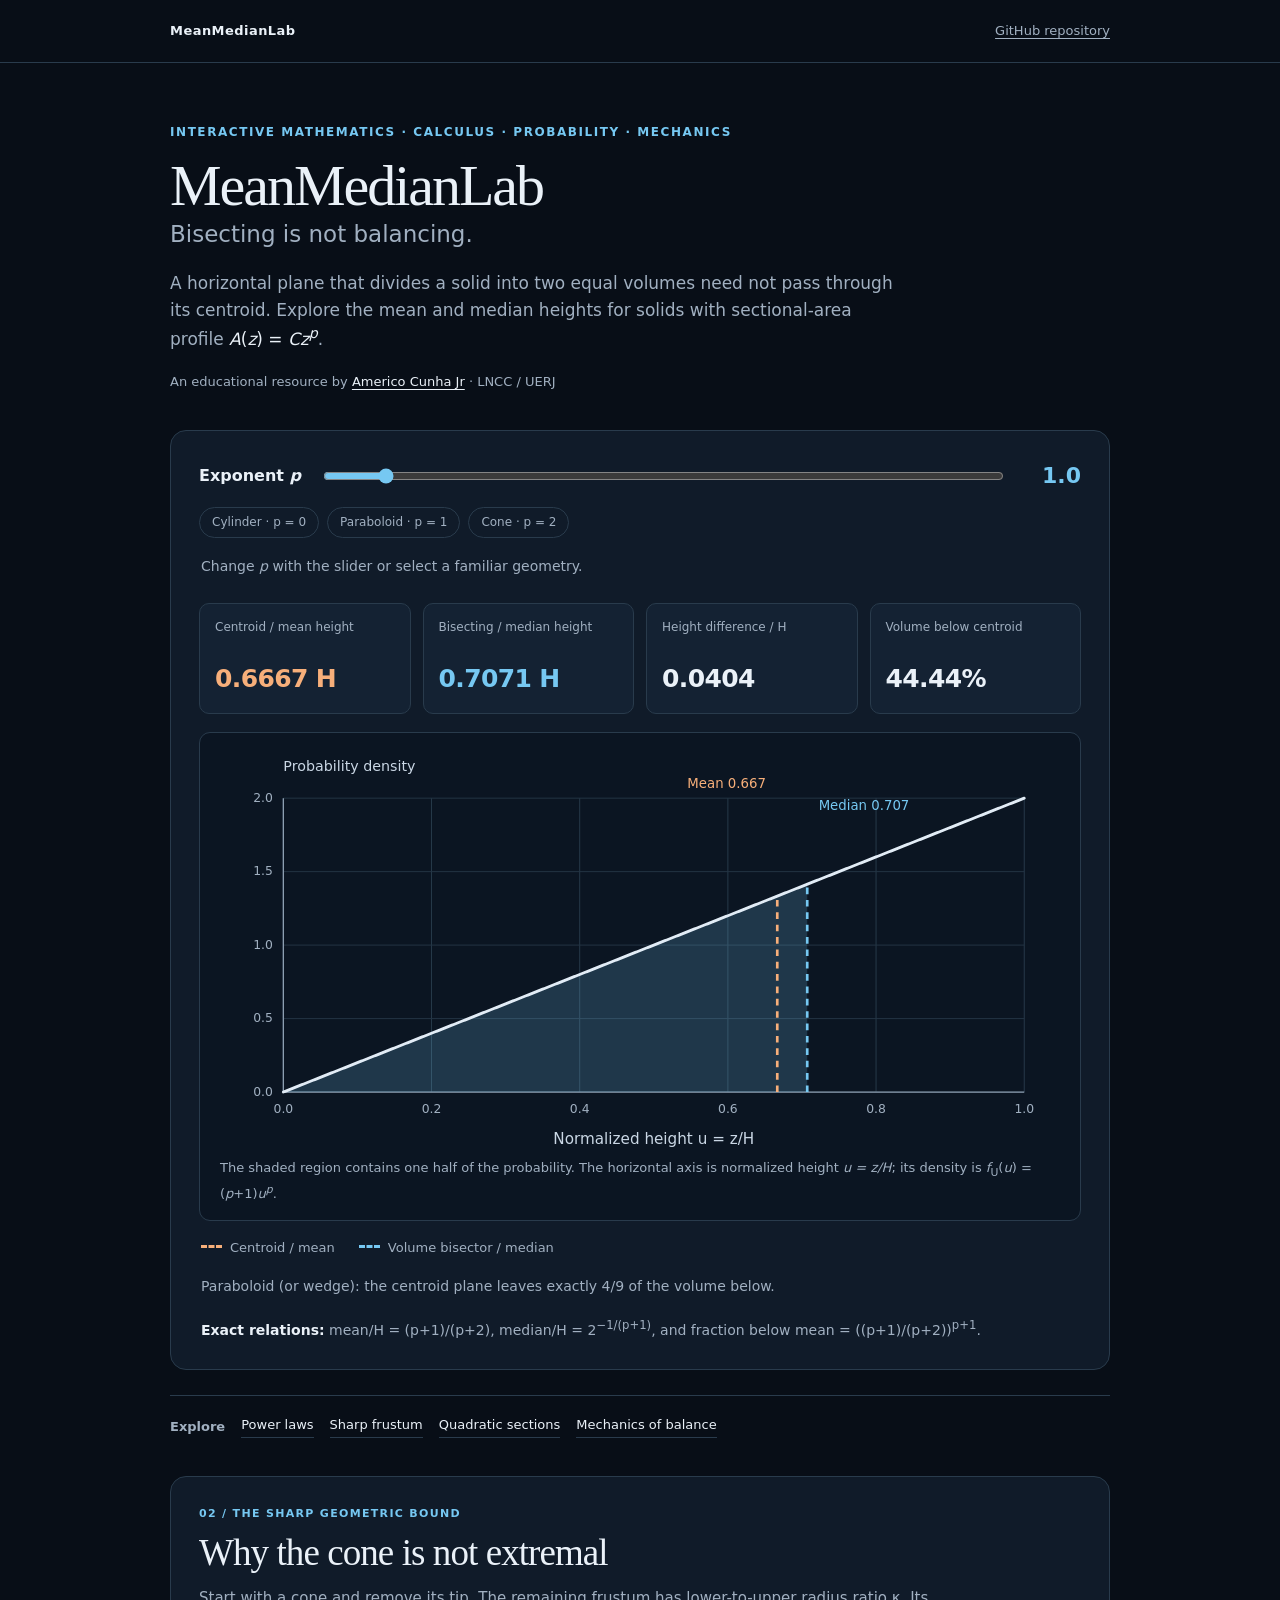
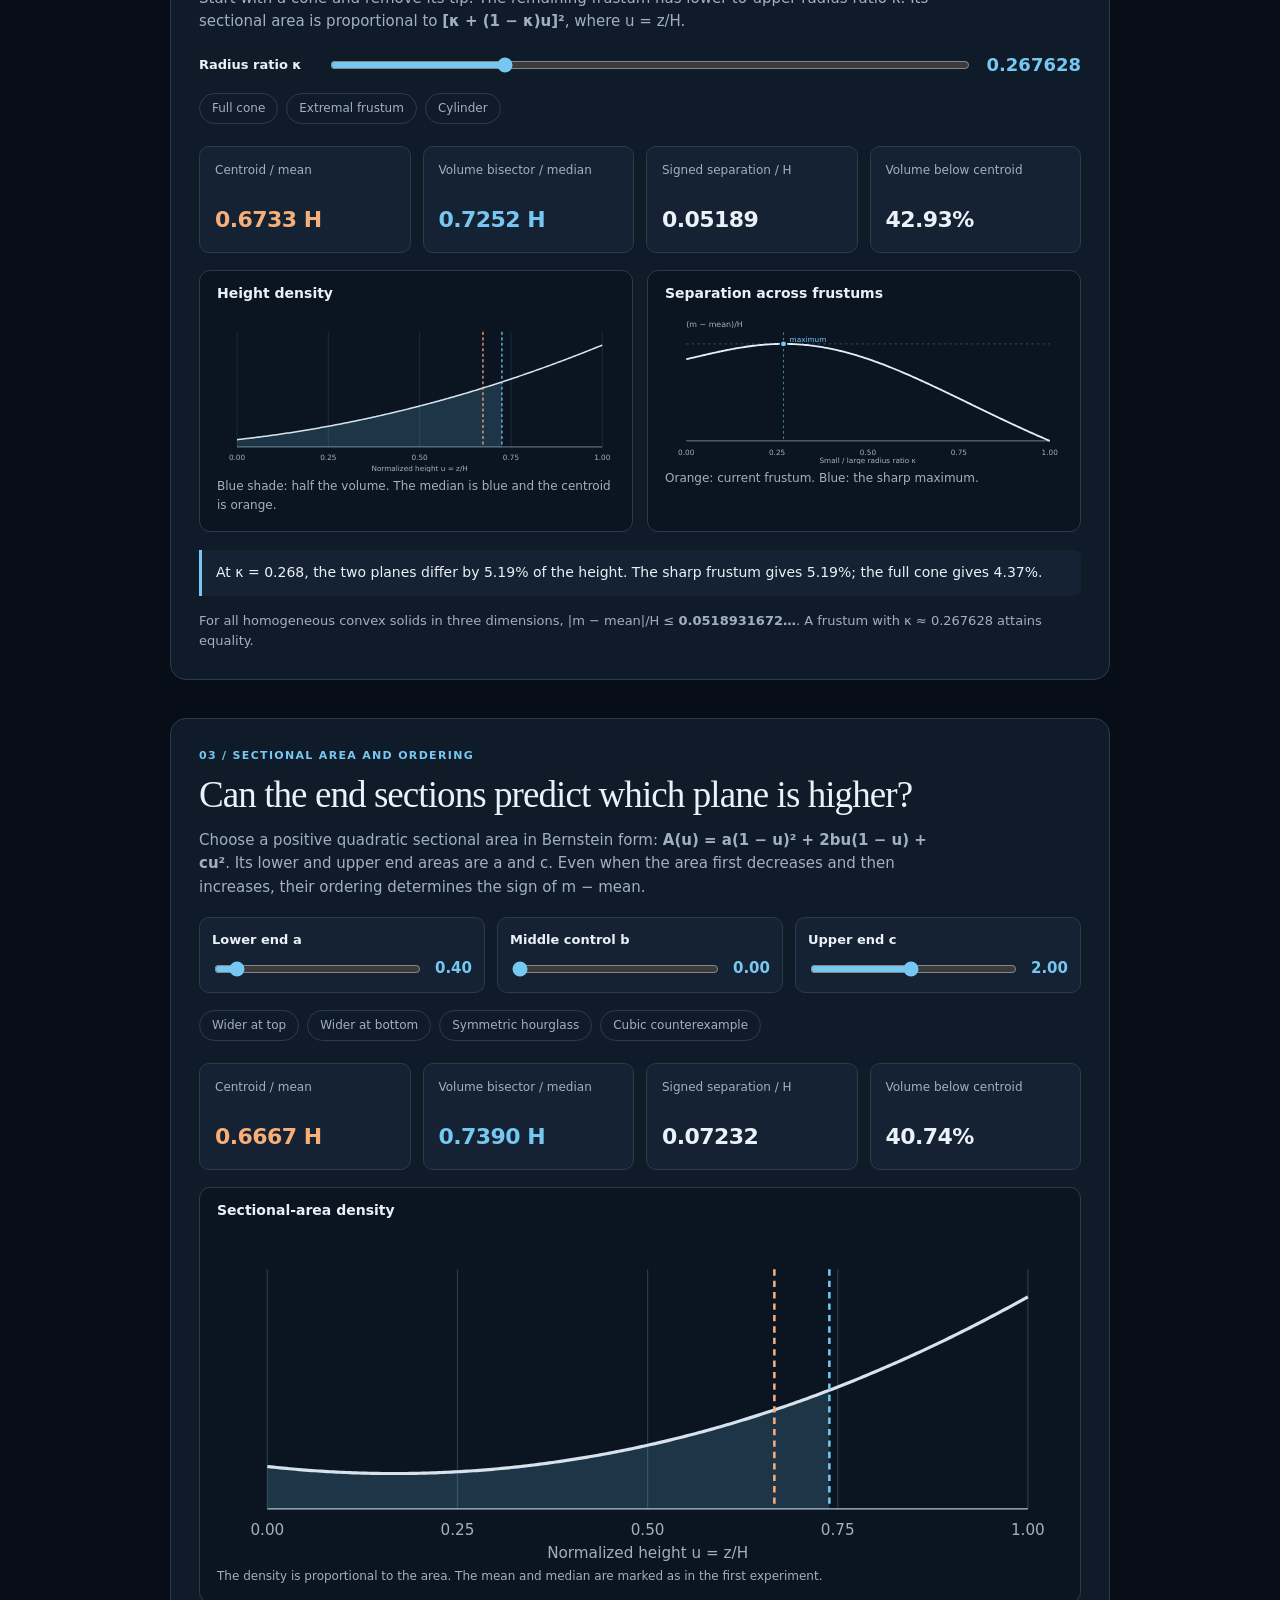
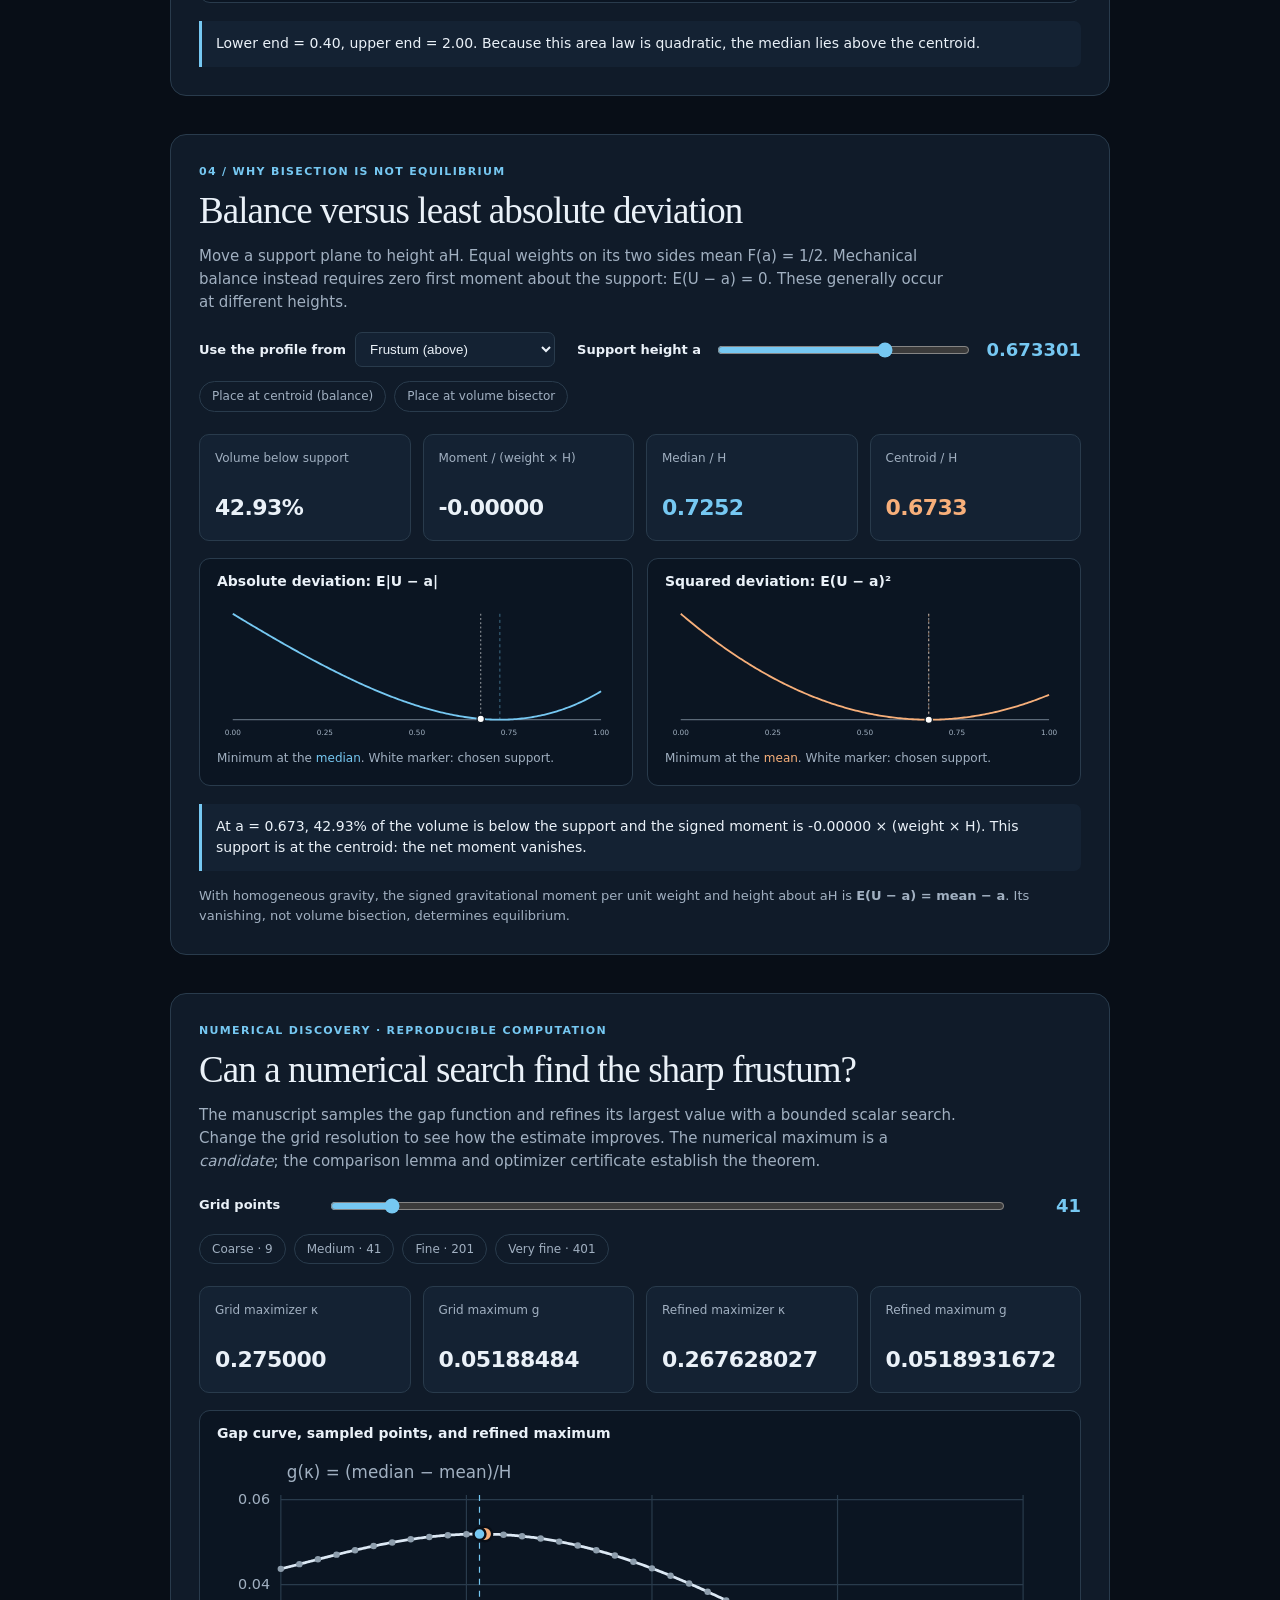
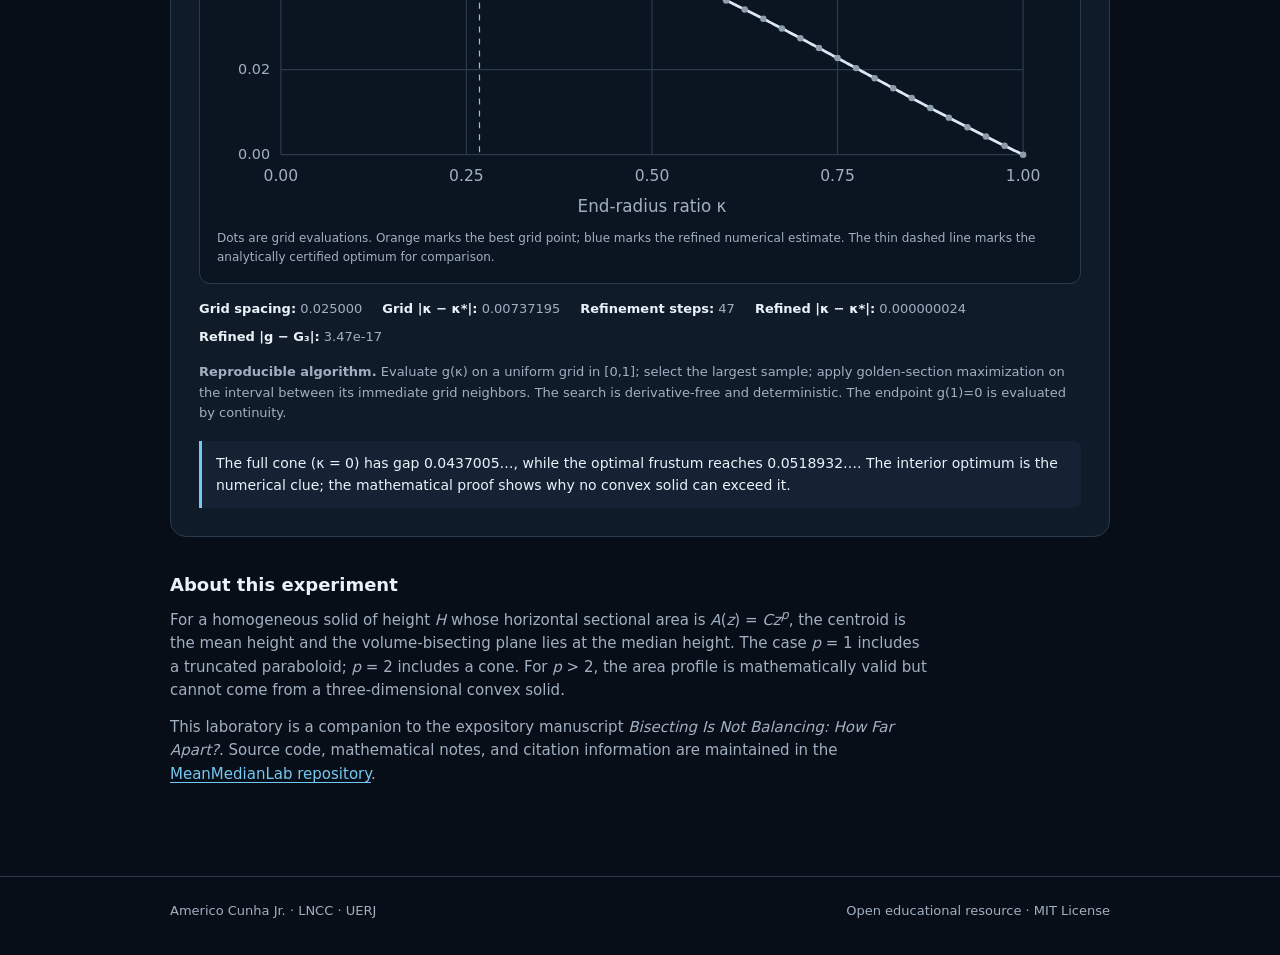
==== index.html @ 63d4e511 "Enable MeanMedianLab favicon in index.html" ====
<!doctype html>
<html lang="en">
<head>
  <meta charset="utf-8">
  <meta name="viewport" content="width=device-width, initial-scale=1">
  <meta name="theme-color" content="#080e17">
  <meta name="description" content="MeanMedianLab: an interactive mathematical companion exploring mean, median, centroid and volume bisectors for power-law, frustum, and polynomial sectional areas.">
  <title>MeanMedianLab · Interactive Mean–Median Geometry</title>
  <link rel="icon" type="image/png" sizes="96x96" href="docs/assets/img/favicon.png">
    <link rel="stylesheet" href="docs/assets/css/style.css">
  <link rel="stylesheet" href="docs/assets/css/extended-labs.css">
  <link rel="stylesheet" href="docs/assets/css/numerical-experiment.css">
</head>
<body>
  <header>
    <div class="wrap topline">
      <a class="brand" href="./">MeanMedianLab</a>
      <a class="toplink" href="https://github.com/americocunhajr/MeanMedianLab" rel="noopener noreferrer">GitHub repository</a>
    </div>
  </header>
  <main class="wrap">
    <p class="eyebrow">Interactive mathematics · Calculus · Probability · Mechanics</p>
    <h1>MeanMedianLab</h1>
    <p class="subtitle">Bisecting is not balancing.</p>
    <p class="intro">A horizontal plane that divides a solid into two equal volumes need not pass through its centroid. Explore the mean and median heights for solids with sectional-area profile <span class="formula"><i>A</i>(<i>z</i>) = <i>Cz</i><sup><i>p</i></sup></span>.</p>
    <p class="byline">An educational resource by <a href="https://americocunha.org">Americo Cunha Jr</a> · LNCC / UERJ</p>
    <section class="panel" id="power-law-lab" aria-label="Interactive mathematical model">
      <div class="controls">
        <label for="pexp">Exponent <i>p</i></label>
        <input id="pexp" type="range" min="0" max="12" step="0.1" value="1" aria-describedby="phelp">
        <output id="pout" for="pexp">1.0</output>
      </div>
      <div class="presets" aria-label="Geometry examples">
        <button type="button" data-preset="0">Cylinder · p = 0</button>
        <button type="button" data-preset="1">Paraboloid · p = 1</button>
        <button type="button" data-preset="2">Cone · p = 2</button>
      </div>
      <p id="phelp" class="note">Change <i>p</i> with the slider or select a familiar geometry.</p>
      <div class="stats" aria-live="polite">
        <div class="stat mean"><span class="stat-label">Centroid / mean height</span><span id="meanv" class="stat-value">0.6667 H</span></div>
        <div class="stat median"><span class="stat-label">Bisecting / median height</span><span id="medv" class="stat-value">0.7071 H</span></div>
        <div class="stat"><span class="stat-label">Height difference / H</span><span id="gapv" class="stat-value">0.0404</span></div>
        <div class="stat"><span class="stat-label">Volume below centroid</span><span id="fracv" class="stat-value">44.44%</span></div>
      </div>
      <figure class="chart">
        <svg viewBox="0 0 900 435" role="img" aria-labelledby="chartTitle chartDesc">
          <title id="chartTitle">Normalized height distribution</title>
          <desc id="chartDesc">Probability density for height u=z/H. A blue dashed line marks the median and an orange dashed line marks the mean; the shaded area to the left of the median is one half.</desc>
          <g id="axes"></g>
          <path id="shade" fill="rgba(118,200,242,.19)" stroke="none"></path>
          <path id="curve" fill="none" stroke="#e2ecf6" stroke-width="3" stroke-linecap="round"></path>
          <line id="ml" stroke="#f7af7a" stroke-width="2.8" stroke-dasharray="7 6"></line>
          <line id="ql" stroke="#76c8f2" stroke-width="2.8" stroke-dasharray="7 6"></line>
          <g id="labels"></g>
        </svg>
        <figcaption>The shaded region contains one half of the probability. The horizontal axis is normalized height <i>u = z/H</i>; its density is <i>f</i><sub>U</sub>(<i>u</i>) = (<i>p</i>+1)<i>u</i><sup><i>p</i></sup>.</figcaption>
      </figure>
      <div class="legend">
        <span><span class="line orange"></span>Centroid / mean</span>
        <span><span class="line blue"></span>Volume bisector / median</span>
      </div>
      <p class="note" id="geometryNote"></p>
      <p class="note"><strong>Exact relations:</strong> mean/H = (p+1)/(p+2), median/H = 2<sup>−1/(p+1)</sup>, and fraction below mean = ((p+1)/(p+2))<sup>p+1</sup>.</p>
    </section>
    <div id="extended-labs"></div>
    <section class="panel lab-section" id="numerical-experiment" aria-labelledby="numerical-heading"></section>
    <section class="further-reading" aria-labelledby="about-title">
      <h2 id="about-title">About this experiment</h2>
      <p>For a homogeneous solid of height <i>H</i> whose horizontal sectional area is <i>A</i>(<i>z</i>) = <i>Cz</i><sup><i>p</i></sup>, the centroid is the mean height and the volume-bisecting plane lies at the median height. The case <i>p</i> = 1 includes a truncated paraboloid; <i>p</i> = 2 includes a cone. For <i>p</i> &gt; 2, the area profile is mathematically valid but cannot come from a three-dimensional convex solid.</p>
      <p>This laboratory is a companion to the expository manuscript <cite>Bisecting Is Not Balancing: How Far Apart?</cite>. Source code, mathematical notes, and citation information are maintained in the <a href="https://github.com/americocunhajr/MeanMedianLab">MeanMedianLab repository</a>.</p>
    </section>
  </main>
  <footer>
    <div class="wrap">
      <span>Americo Cunha Jr. · LNCC · UERJ</span>
      <span>Open educational resource · MIT License</span>
    </div>
  </footer>
    <script src="docs/assets/js/model.js" defer></script>
  <script src="docs/assets/js/app.js" defer></script>
  <script src="docs/assets/js/extended-labs.js" defer></script>
  <script src="docs/assets/js/numerical-experiment.js" defer></script>
</body>
</html>
---- docs/assets/css/style.css ----
:root {
      color-scheme: dark;
      --bg: #080e17;
      --surface: #101b29;
      --surface-alt: #142233;
      --border: #293b4c;
      --text: #eaf1f8;
      --muted: #a1b0c1;
      --blue: #76c8f2;
      --orange: #f7af7a;
      --grid: #2b3c4d;
      --fill: rgba(118,200,242,.17);
    }
    * { box-sizing: border-box; }
    html { background: var(--bg); }
    body { margin: 0; color: var(--text); background: var(--bg); font: 16px/1.55 system-ui, -apple-system, "Segoe UI", Roboto, sans-serif; }
    a { color: var(--blue); text-underline-offset: 3px; }
    a:hover { color: #b7e9ff; }
    .wrap { width: min(940px, calc(100% - 40px)); margin: 0 auto; }
    header { border-bottom: 1px solid var(--border); }
    .topline { display: flex; justify-content: space-between; align-items: center; gap: 20px; min-height: 62px; }
    .brand { color: var(--text); font-size: 13px; letter-spacing: .035em; font-weight: 650; text-decoration: none; }
    .toplink { color: var(--muted); font-size: 13px; white-space: nowrap; }
    main { padding: 60px 0 76px; }
    .eyebrow { margin: 0 0 12px; color: var(--blue); font-weight: 700; font-size: 12px; text-transform: uppercase; letter-spacing: .13em; }
    h1 { margin: 0; font: 500 clamp(34px, 5vw, 58px)/1.09 Georgia, "Times New Roman", serif; letter-spacing: -.035em; }
    .intro { max-width: 740px; margin: 18px 0 0; color: var(--muted); font-size: 17px; }
    .formula { color: var(--text); white-space: nowrap; }
    .panel { margin: 38px 0 0; padding: 28px; background: var(--surface); border: 1px solid var(--border); border-radius: 16px; }
    .controls { display: flex; align-items: center; gap: 20px; }
    .controls label { min-width: 98px; font-weight: 620; }
    input[type="range"] { width: 100%; flex: 1; accent-color: var(--blue); cursor: pointer; }
    output { min-width: 55px; text-align: right; font-size: 22px; font-weight: 700; font-variant-numeric: tabular-nums; color: var(--blue); }
    .presets { display: flex; flex-wrap: wrap; gap: 8px; margin-top: 14px; }
    .presets button { color: var(--muted); cursor: pointer; padding: 5px 12px; font: inherit; font-size: 12px; background: transparent; border: 1px solid var(--border); border-radius: 999px; }
    .presets button:hover, .presets button:focus-visible { color: var(--text); border-color: var(--blue); outline-offset: 2px; }
    .stats { display: grid; grid-template-columns: repeat(4, minmax(0,1fr)); gap: 12px; margin: 25px 0 18px; }
    .stat { padding: 15px; background: var(--surface-alt); border: 1px solid var(--border); border-radius: 10px; }
    .stat-label { min-height: 34px; display: block; color: var(--muted); font-size: 12px; line-height: 1.35; }
    .stat-value { display: block; margin-top: 7px; font-size: clamp(18px, 2.4vw, 25px); letter-spacing: -.025em; font-weight: 700; font-variant-numeric: tabular-nums; }
    .stat.mean .stat-value { color: var(--orange); }
    .stat.median .stat-value { color: var(--blue); }
    .chart { padding: 10px 12px 9px; margin: 0; background: #0b1522; border: 1px solid var(--border); border-radius: 11px; }
    .chart svg { display: block; width: 100%; height: auto; }
    figcaption { padding: 1px 8px 7px; color: var(--muted); font-size: 13px; }
    .legend { display: flex; gap: 24px; align-items: center; flex-wrap: wrap; margin: 17px 2px 0; font-size: 13px; color: var(--muted); }
    .line { display: inline-block; width: 21px; vertical-align: 4px; margin-right: 8px; border-top: 3px dashed; }
    .line.blue { border-color: var(--blue); }
    .line.orange { border-color: var(--orange); }
    .note { margin: 18px 2px 0; font-size: 14px; color: var(--muted); }
    .note strong { color: var(--text); font-weight: 600; }
    footer { border-top: 1px solid var(--border); color: var(--muted); font-size: 13px; }
    footer .wrap { padding: 24px 0 34px; display: flex; justify-content: space-between; gap: 12px; flex-wrap: wrap; }
    @media (max-width: 700px) {
      main { padding-top: 40px; }
      .panel { padding: 17px; margin-top: 28px; }
      .stats { grid-template-columns: repeat(2,minmax(0,1fr)); }
      .controls { gap: 12px; }
      .controls label { min-width: 78px; }
      .wrap { width: min(940px, calc(100% - 28px)); }
    }
    @media (prefers-reduced-motion: reduce) { *, *::before, *::after { scroll-behavior: auto !important; } }
    .subtitle { margin: 0 0 14px; color: var(--muted); font-size: clamp(18px, 2.4vw, 23px); font-weight: 520; }
    .byline { margin: 20px 0 0; color: var(--muted); font-size: 13px; }
    .byline a { color: var(--text); }
    .further-reading { max-width: 760px; margin: 34px 0 0; color: var(--muted); font-size: 15px; }
    .further-reading h2 { font-size: 18px; color: var(--text); font-weight: 650; margin: 0 0 6px; }
    .further-reading p { margin: 0 0 14px; }
    a:focus-visible,button:focus-visible,input:focus-visible { outline: 2px solid var(--blue); outline-offset: 3px; }
    .sr-only { position: absolute; width:1px; height:1px; padding:0; margin:-1px; overflow:hidden; clip:rect(0,0,0,0); white-space:nowrap; border:0; }
---- docs/assets/css/extended-labs.css ----
/* Additive styles for the extended MeanMedianLab experiments. */
.lab-navigation{display:flex;align-items:center;flex-wrap:wrap;gap:10px 16px;margin:25px 0 3px;border-top:1px solid var(--border);padding-top:19px;font-size:13px}
.lab-navigation span{color:var(--muted);font-weight:650}
.lab-navigation a{color:var(--text);text-decoration:none;border-bottom:1px solid var(--border);padding-bottom:2px}
.lab-navigation a:hover,.lab-navigation a:focus-visible{color:var(--blue);border-bottom-color:var(--blue)}
.lab-section{scroll-margin-top:16px}
.lab-section h2{font:500 clamp(25px,3.4vw,37px)/1.18 Georgia,serif;margin:0 0 12px;letter-spacing:-.025em}
.lab-section>p:not(.lab-kicker):not(.lab-insight):not(.lab-equation){max-width:760px;color:var(--muted);font-size:15px;margin:0 0 18px}
.lab-kicker{color:var(--blue);font-weight:750;letter-spacing:.12em;font-size:11px;text-transform:uppercase;margin:0 0 9px}
.lab-slider-row{display:flex;gap:14px;align-items:center;margin:16px 0 8px}
.lab-slider-row label{font-size:13px;font-weight:650;min-width:115px}
.lab-slider-row output{font-size:18px;min-width:60px}
.lab-three-sliders{display:grid;grid-template-columns:repeat(3,minmax(0,1fr));gap:12px;margin:17px 0}
.lab-three-sliders>div{display:grid;grid-template-columns:minmax(0,1fr) auto;gap:7px 8px;align-items:center;border:1px solid var(--border);border-radius:10px;background:var(--surface-alt);padding:12px}
.lab-three-sliders label{grid-column:1/-1;font-weight:650;font-size:13px}
.lab-three-sliders output{min-width:45px;font-size:15px}
.lab-metrics{display:grid;grid-template-columns:repeat(4,minmax(0,1fr));gap:12px;margin:22px 0 17px}
.lab-metrics .stat{min-width:0}
.lab-metrics .stat-value{font-size:clamp(17px,2.35vw,22px);overflow-wrap:anywhere}
.lab-chart-grid{display:grid;grid-template-columns:repeat(2,minmax(0,1fr));gap:14px}
.lab-chart{margin:0;padding:12px 9px;background:#0b1522;border:1px solid var(--border);border-radius:11px;min-width:0}
.lab-chart h3{margin:0 8px 8px;font-size:14px;color:var(--text);font-weight:650}
.lab-chart svg{display:block;width:100%;height:auto}
.lab-chart figcaption{font-size:12px;padding:5px 8px}
.lab-insight{background:var(--surface-alt);border-left:3px solid var(--blue);border-radius:0 7px 7px 0;padding:12px 14px;color:var(--text);font-size:14px;margin:18px 0 0}
.lab-equation{color:var(--muted);font-size:13px;margin:15px 0 0}
.lab-mechanics-controls{margin-top:18px;display:flex;gap:22px;flex-wrap:wrap;align-items:center}
.lab-mechanics-controls>div:first-child{display:flex;gap:9px;align-items:center}
.lab-mechanics-controls label{font-size:13px;font-weight:650}
.lab-mechanics-controls select{color:var(--text);background:var(--surface-alt);border:1px solid var(--border);border-radius:7px;padding:8px 10px;max-width:100%}
.lab-mechanics-controls .lab-slider-row{flex:1;margin:0}
.lab-blue{color:var(--blue)}.lab-orange{color:var(--orange)}
.lab-section input:disabled{opacity:.35;cursor:not-allowed}
@media(max-width:720px){.lab-chart-grid{grid-template-columns:1fr}.lab-three-sliders{grid-template-columns:1fr}.lab-metrics{grid-template-columns:repeat(2,minmax(0,1fr))}.lab-slider-row{gap:8px}.lab-slider-row label{min-width:99px}.lab-section{padding:18px}.lab-mechanics-controls{display:grid}}
@media(max-width:380px){.lab-metrics{grid-template-columns:1fr}.lab-slider-row{flex-wrap:wrap}.lab-three-sliders>div{padding:8px}}
---- docs/assets/css/numerical-experiment.css ----
/* Additive styling for the numerical discovery experiment. */
.lab-num-details{display:flex;flex-wrap:wrap;gap:8px 20px;margin:15px 0;color:var(--muted);font-size:13px;font-variant-numeric:tabular-nums}
.lab-num-details strong{color:var(--text)}
#numerical-experiment{scroll-margin-top:16px}
#numerical-experiment h2{font:500 clamp(25px,3.4vw,37px)/1.18 Georgia,serif;margin:0 0 12px;letter-spacing:-.025em}
#numerical-experiment>p:not(.lab-kicker):not(.lab-insight):not(.lab-equation){max-width:760px;color:var(--muted);font-size:15px}
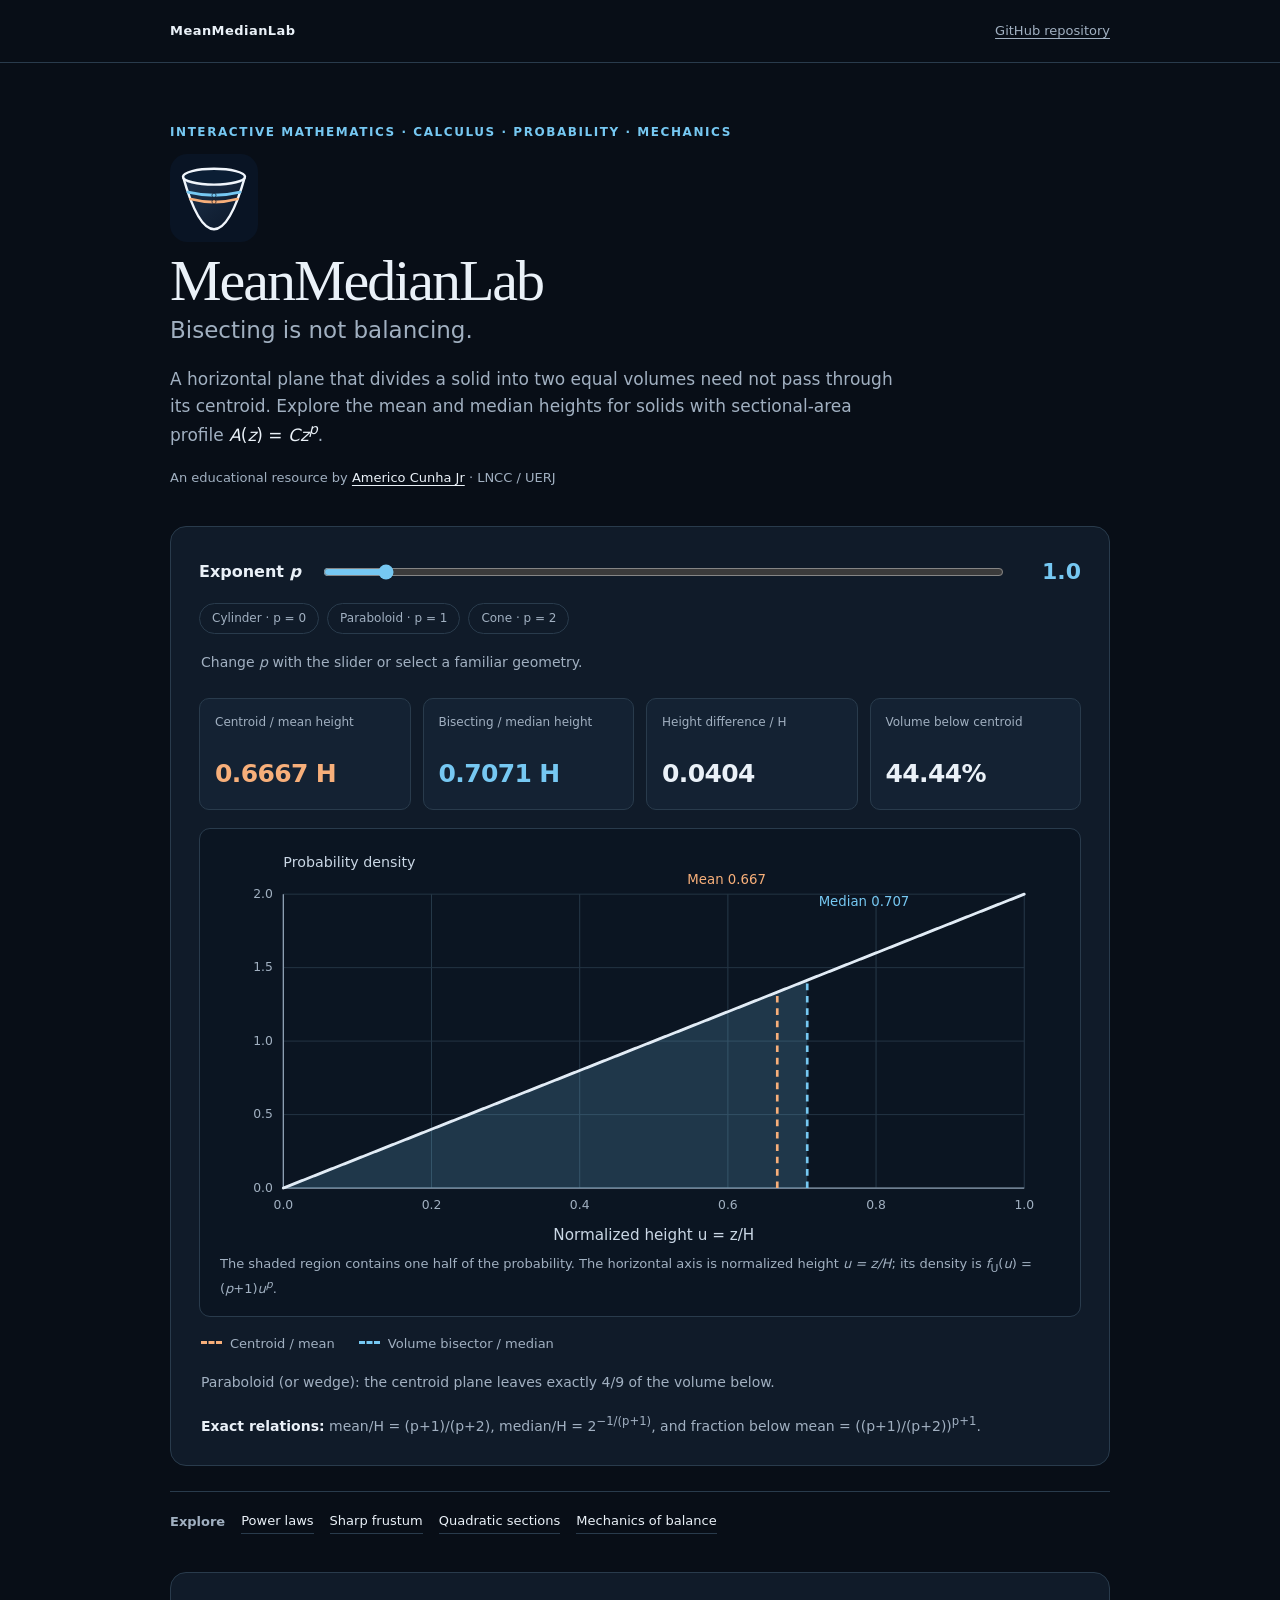
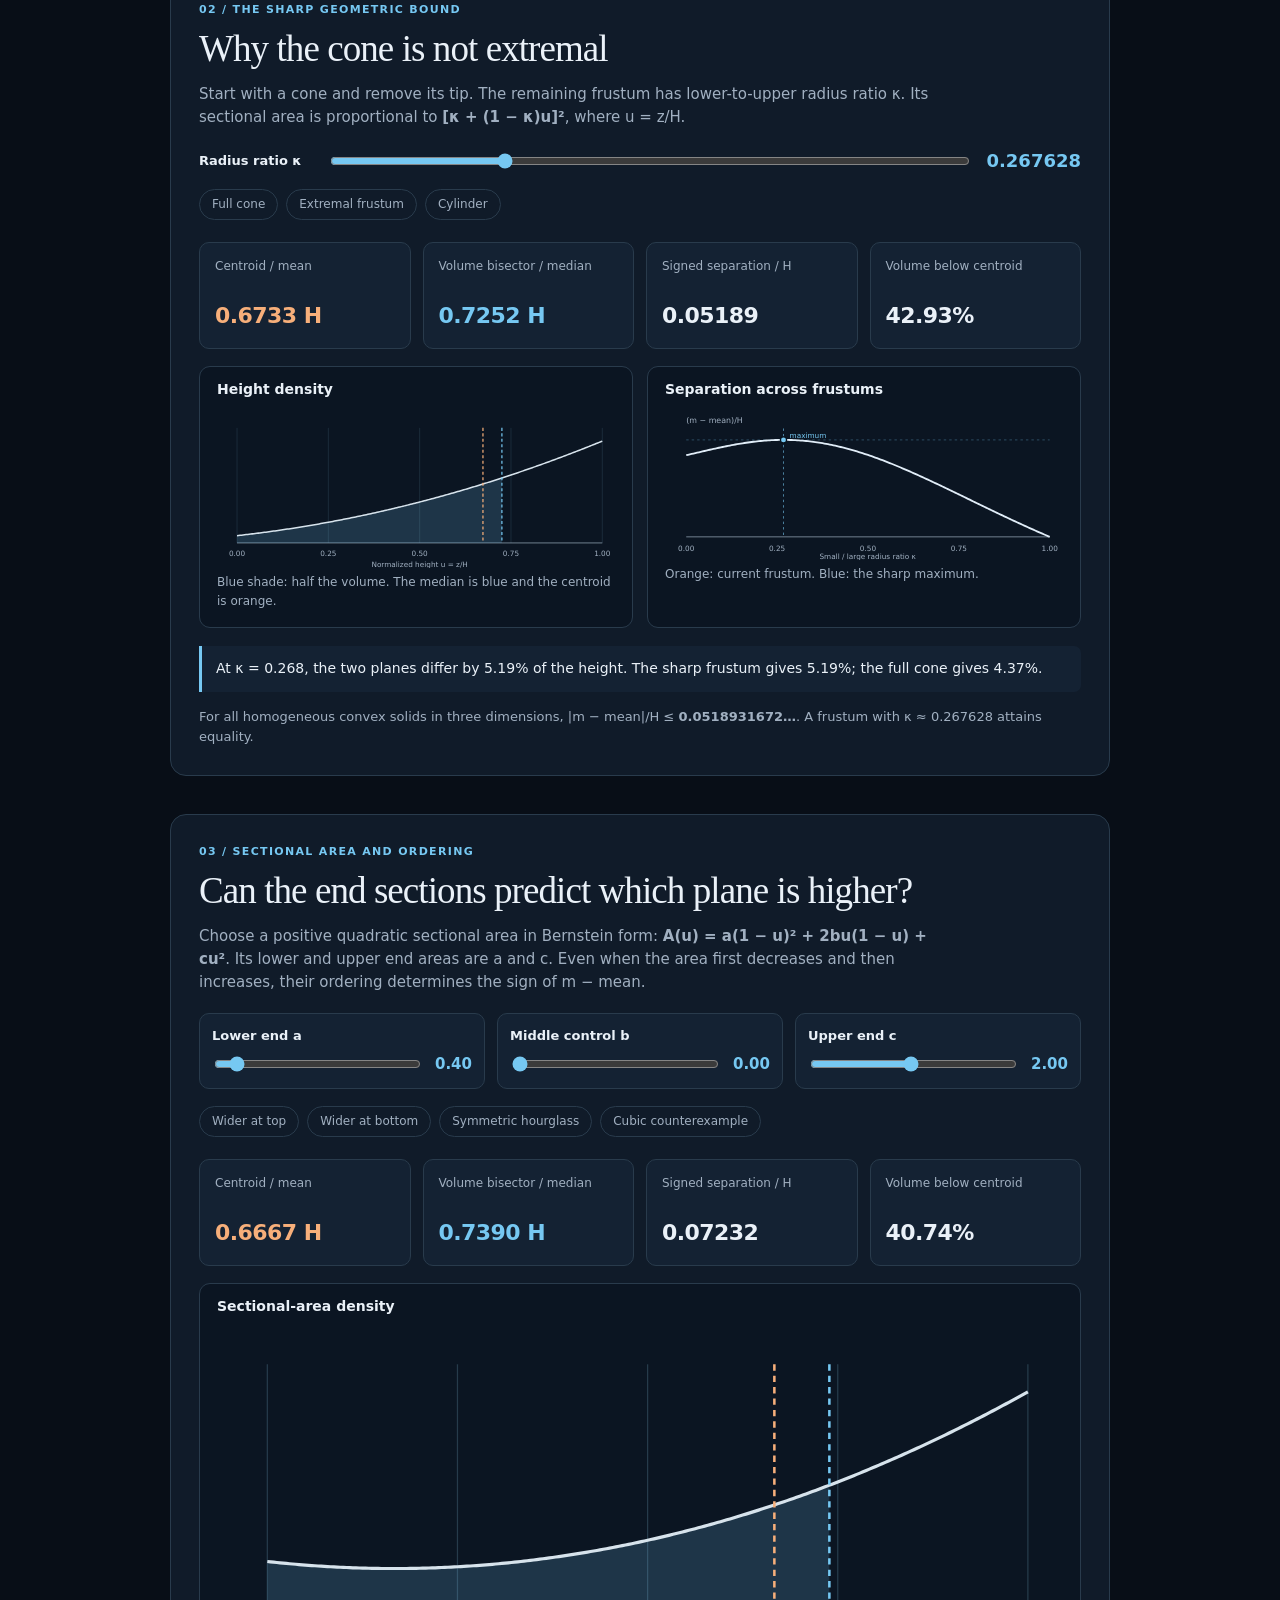
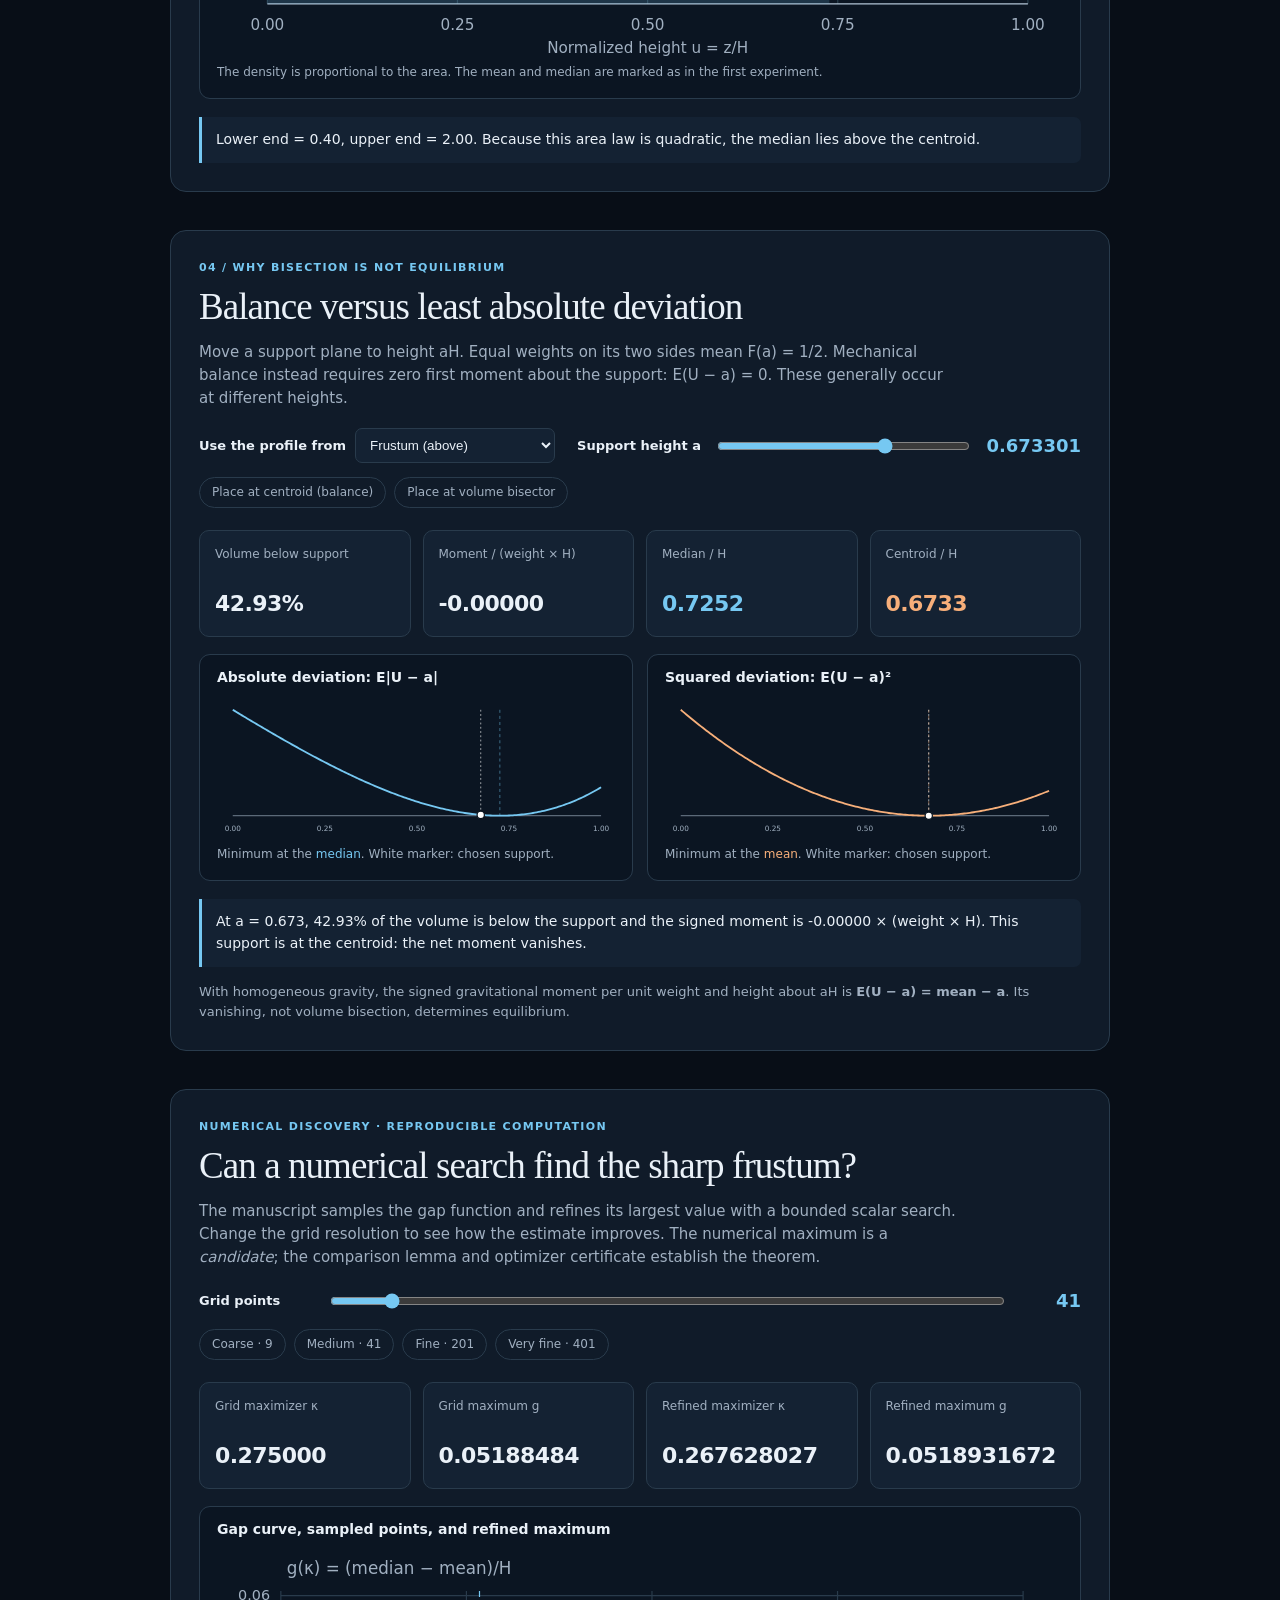
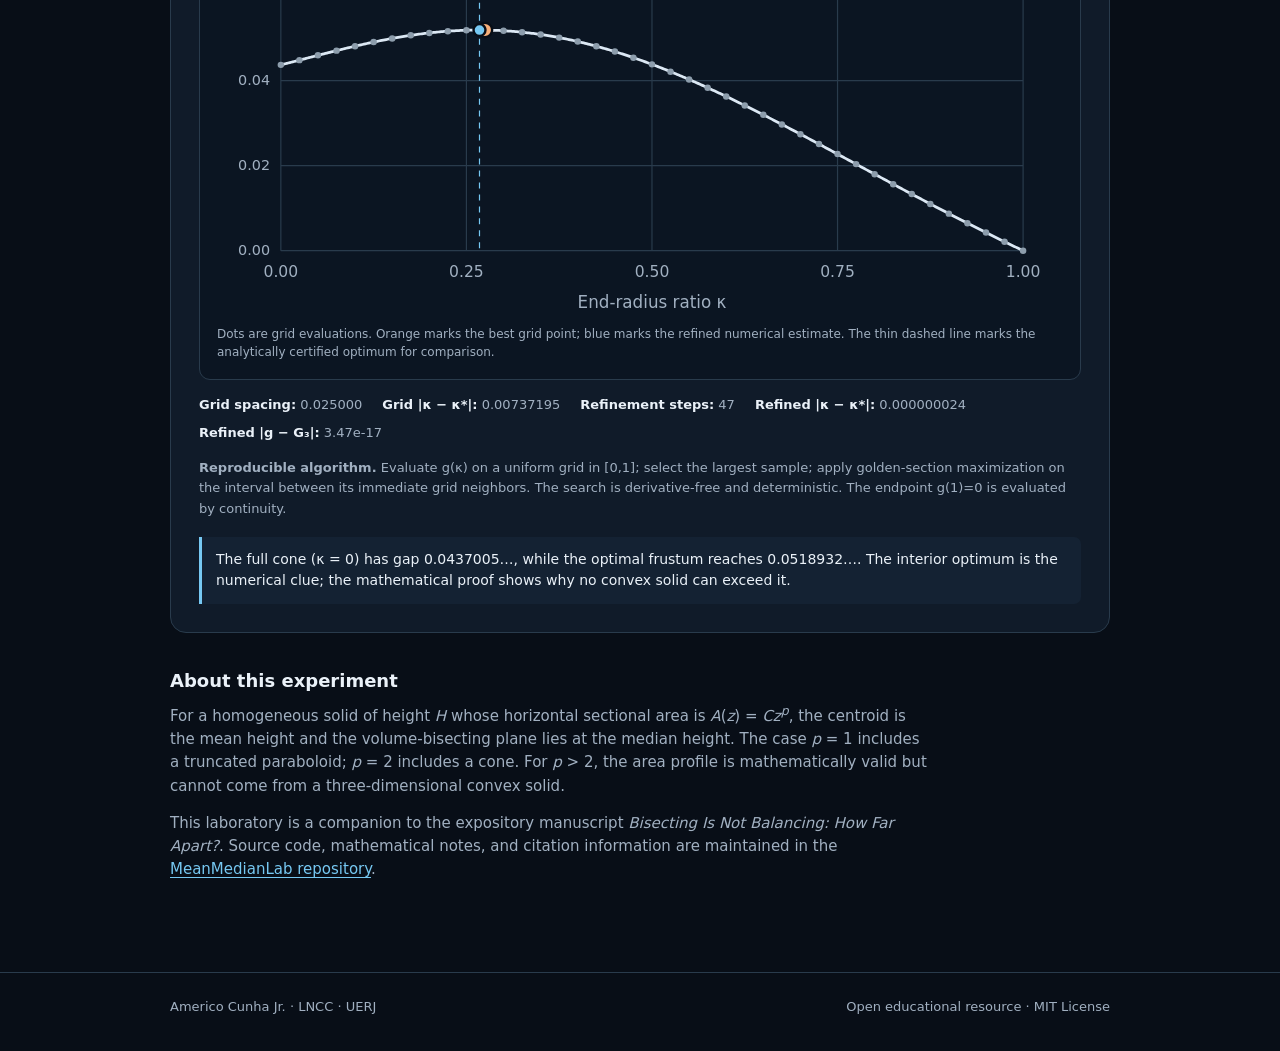
==== commit 0763a5b4: "Display paraboloid favicon alongside MeanMedianLab site title" ====
--- a/index.html
+++ b/index.html
@@ -6,7 +6,8 @@
   <meta name="theme-color" content="#080e17">
   <meta name="description" content="MeanMedianLab: an interactive mathematical companion exploring mean, median, centroid and volume bisectors for power-law, frustum, and polynomial sectional areas.">
   <title>MeanMedianLab · Interactive Mean–Median Geometry</title>
-  <link rel="icon" type="image/png" sizes="96x96" href="docs/assets/img/favicon.png">
+  <link rel="icon" type="image/svg+xml" href="docs/assets/img/favicon-paraboloid.svg?v=2">
+  <link rel="icon" type="image/png" sizes="32x32" href="docs/assets/img/favicon-paraboloid-32.png?v=2">
     <link rel="stylesheet" href="docs/assets/css/style.css">
   <link rel="stylesheet" href="docs/assets/css/extended-labs.css">
   <link rel="stylesheet" href="docs/assets/css/numerical-experiment.css">
@@ -20,8 +21,13 @@
   </header>
   <main class="wrap">
     <p class="eyebrow">Interactive mathematics · Calculus · Probability · Mechanics</p>
-    <h1>MeanMedianLab</h1>
-    <p class="subtitle">Bisecting is not balancing.</p>
+    <div class="hero-identity">
+      <img class="hero-identity__icon" src="docs/assets/img/favicon-paraboloid.svg" alt="" aria-hidden="true" width="88" height="88">
+      <div class="hero-identity__text">
+        <h1>MeanMedianLab</h1>
+        <p class="subtitle">Bisecting is not balancing.</p>
+      </div>
+    </div>
     <p class="intro">A horizontal plane that divides a solid into two equal volumes need not pass through its centroid. Explore the mean and median heights for solids with sectional-area profile <span class="formula"><i>A</i>(<i>z</i>) = <i>Cz</i><sup><i>p</i></sup></span>.</p>
     <p class="byline">An educational resource by <a href="https://americocunha.org">Americo Cunha Jr</a> · LNCC / UERJ</p>
     <section class="panel" id="power-law-lab" aria-label="Interactive mathematical model">
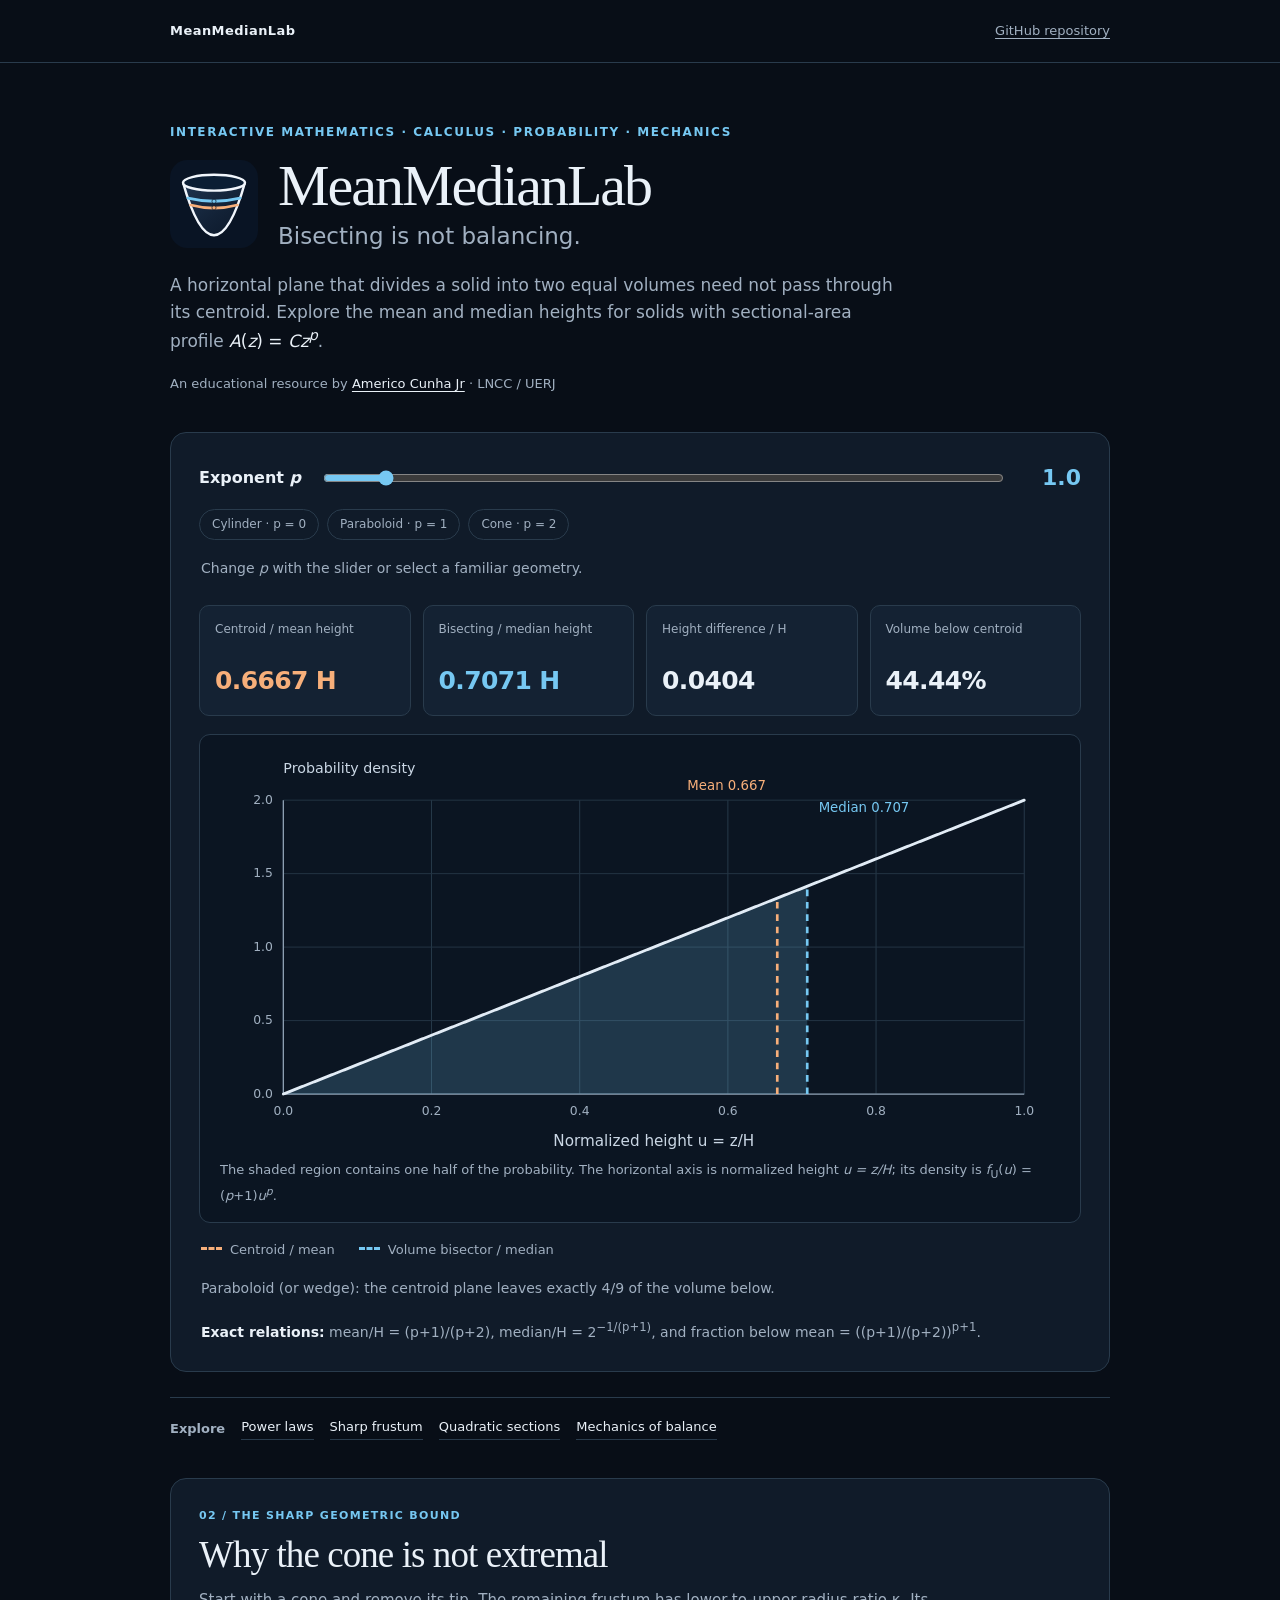
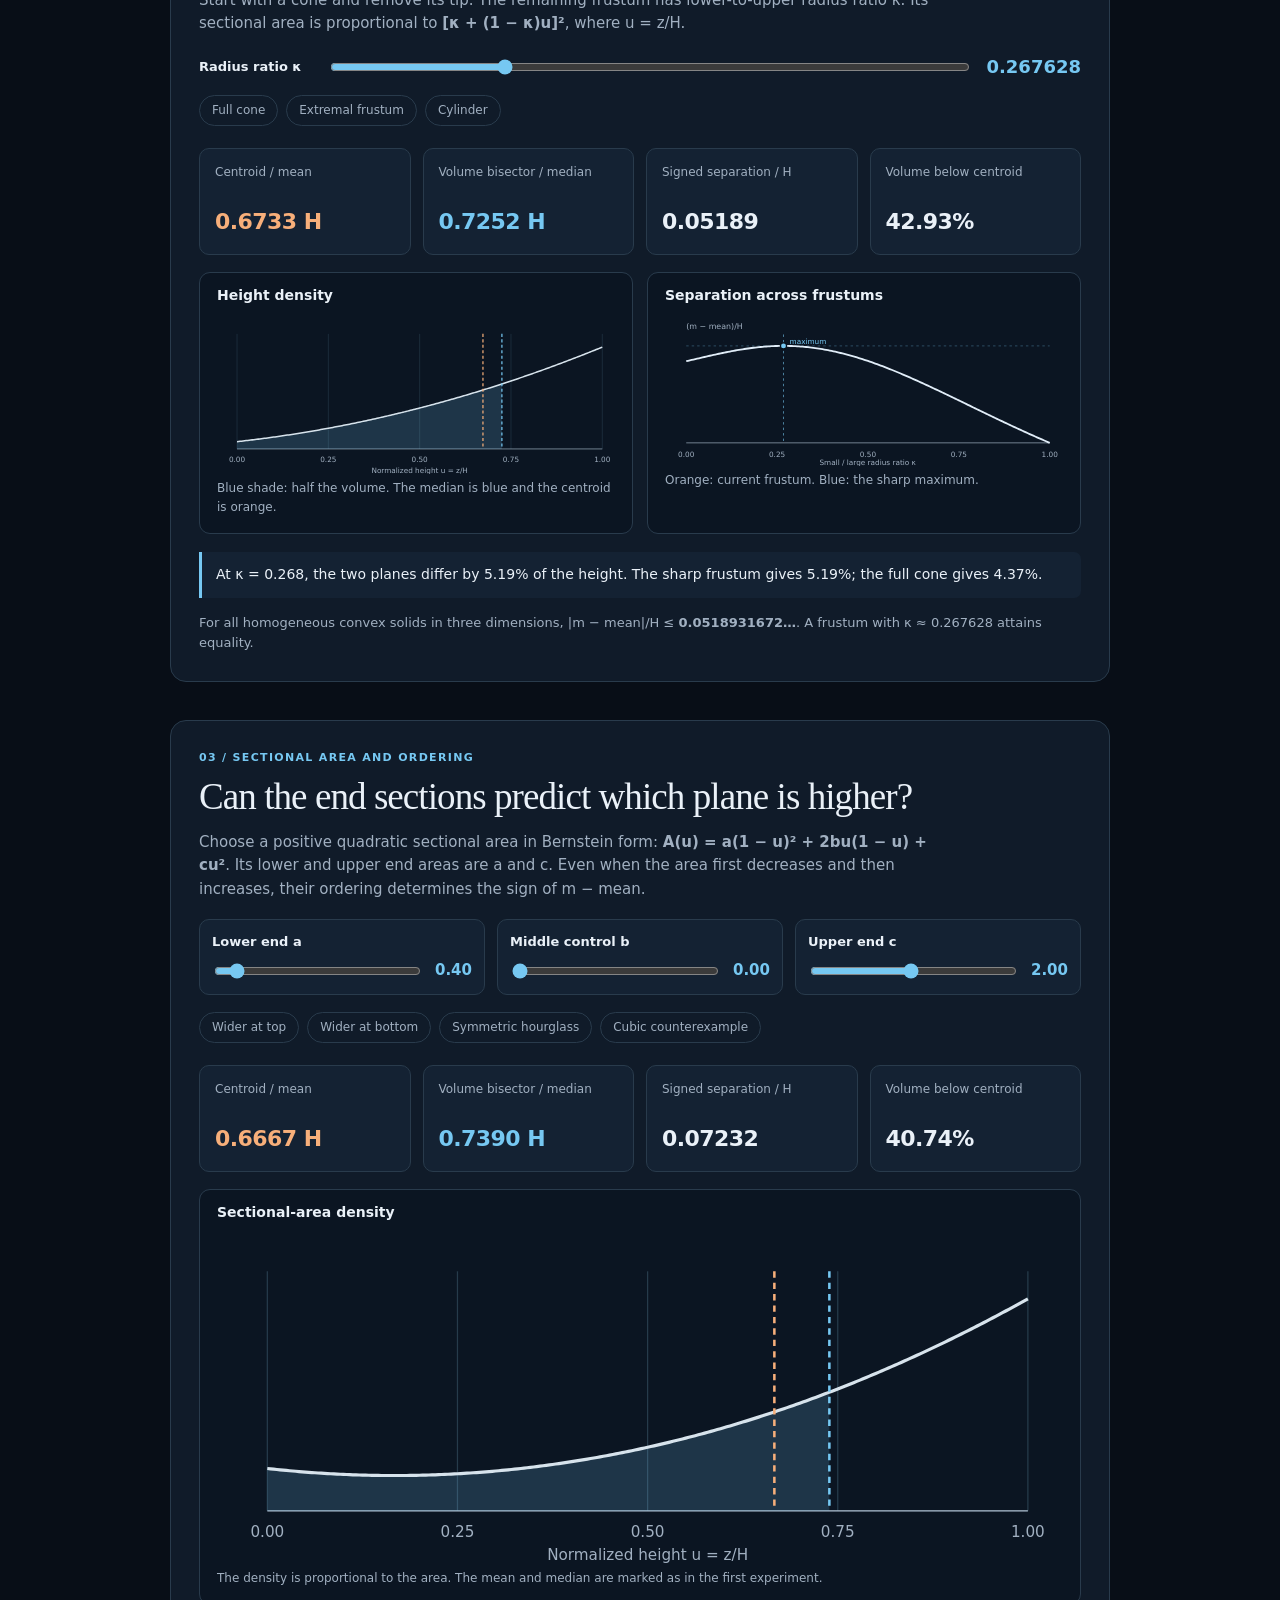
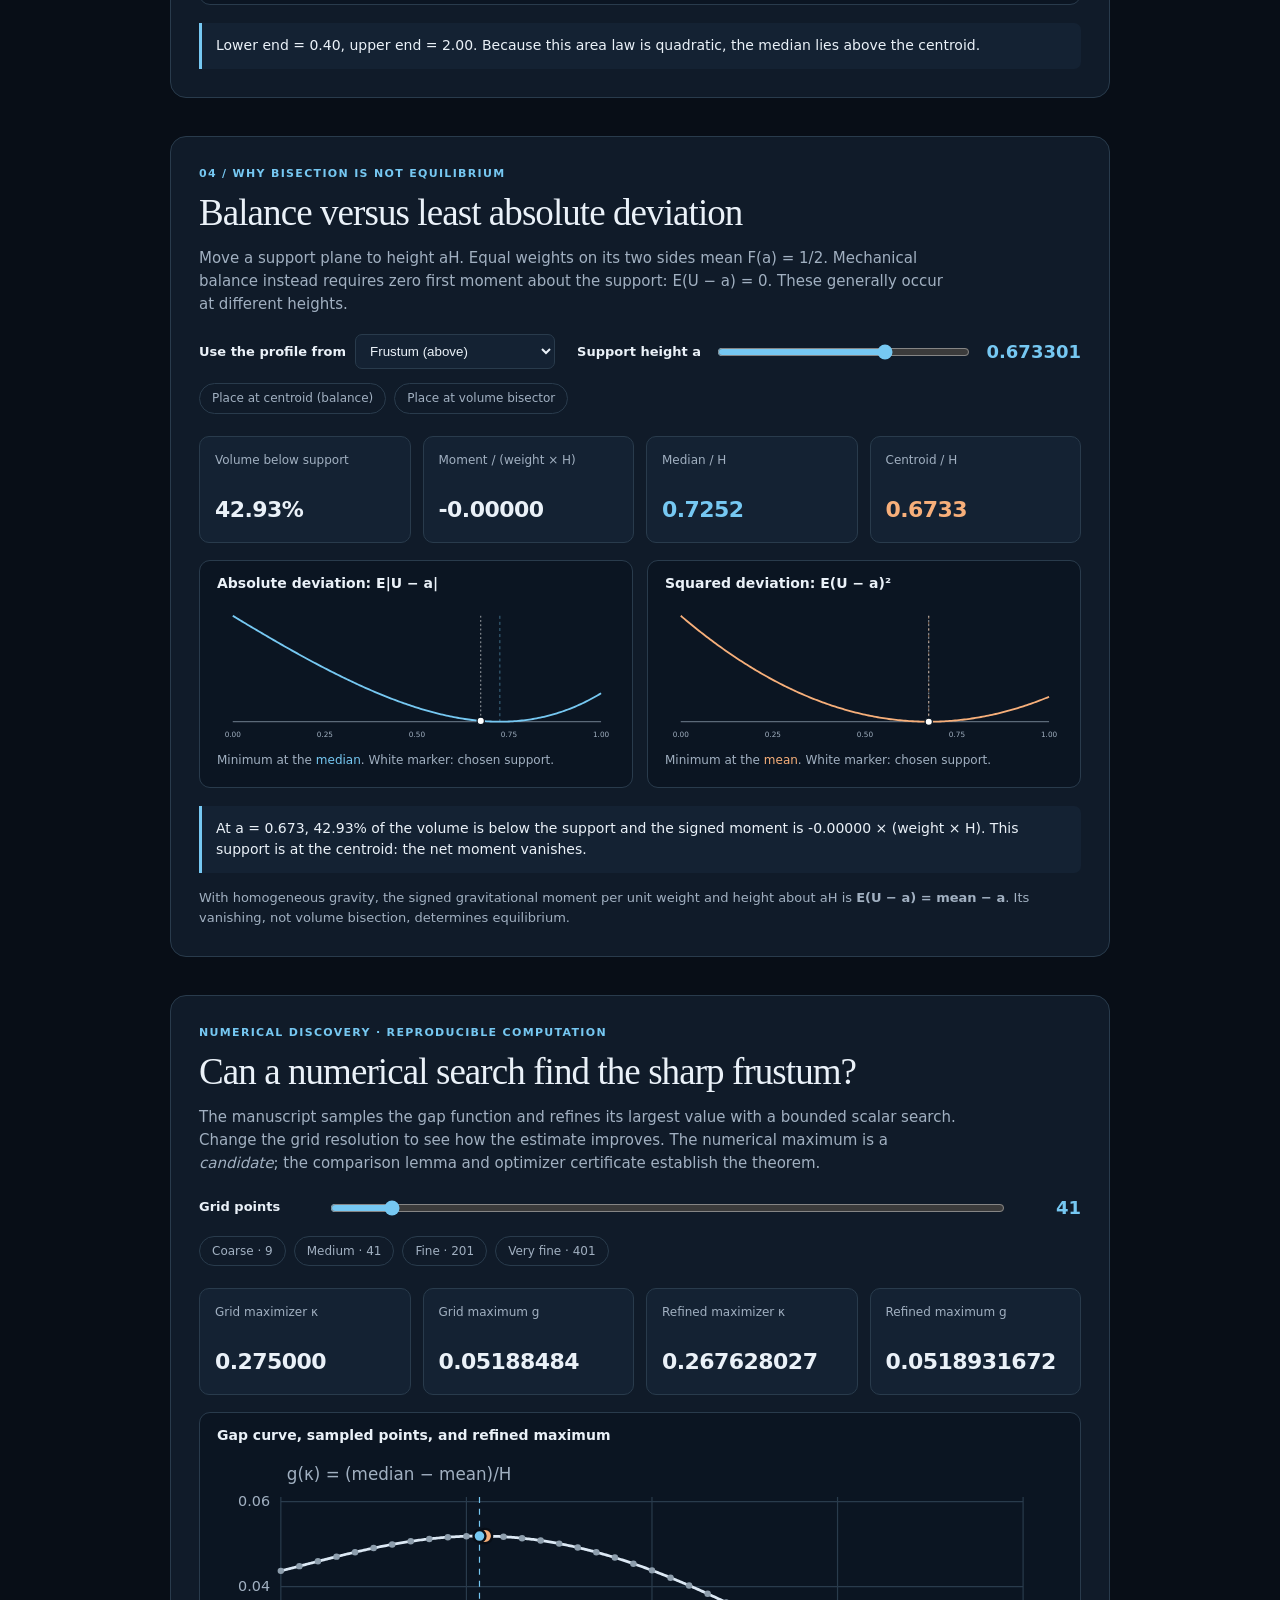
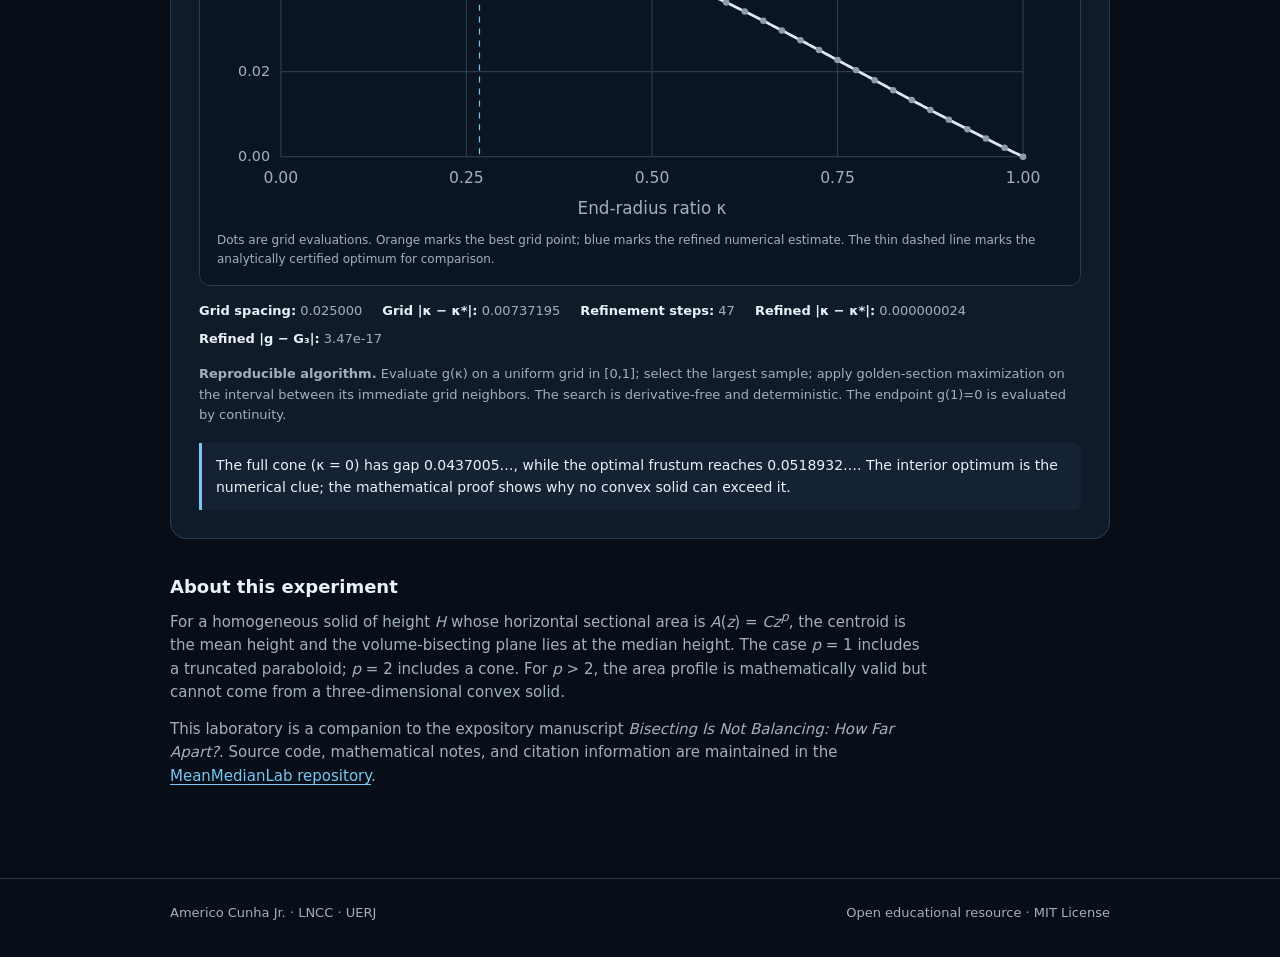
==== commit 80234ba2: "Prevent stacked hero icon and refresh cached grid styling" ====
--- a/index.html
+++ b/index.html
@@ -8,7 +8,7 @@
   <title>MeanMedianLab · Interactive Mean–Median Geometry</title>
   <link rel="icon" type="image/svg+xml" href="docs/assets/img/favicon-paraboloid.svg?v=2">
   <link rel="icon" type="image/png" sizes="32x32" href="docs/assets/img/favicon-paraboloid-32.png?v=2">
-    <link rel="stylesheet" href="docs/assets/css/style.css">
+    <link rel="stylesheet" href="docs/assets/css/style.css?v=20261121-grid">
   <link rel="stylesheet" href="docs/assets/css/extended-labs.css">
   <link rel="stylesheet" href="docs/assets/css/numerical-experiment.css">
 </head>
@@ -21,7 +21,7 @@
   </header>
   <main class="wrap">
     <p class="eyebrow">Interactive mathematics · Calculus · Probability · Mechanics</p>
-    <div class="hero-identity">
+    <div class="hero-identity" style="display:grid;grid-template-columns:clamp(56px,9vw,88px) minmax(0,1fr);align-items:center;column-gap:clamp(12px,2vw,20px)">
       <img class="hero-identity__icon" src="docs/assets/img/favicon-paraboloid.svg" alt="" aria-hidden="true" width="88" height="88">
       <div class="hero-identity__text">
         <h1>MeanMedianLab</h1>
--- a/docs/assets/css/style.css
+++ b/docs/assets/css/style.css
@@ -68,3 +68,30 @@
     .further-reading p { margin: 0 0 14px; }
     a:focus-visible,button:focus-visible,input:focus-visible { outline: 2px solid var(--blue); outline-offset: 3px; }
     .sr-only { position: absolute; width:1px; height:1px; padding:0; margin:-1px; overflow:hidden; clip:rect(0,0,0,0); white-space:nowrap; border:0; }
+
+    /* Two-column identity: the paraboloid is always LEFT of the title. */
+    .hero-identity {
+      display: grid;
+      grid-template-columns: 88px minmax(0, 1fr);
+      grid-template-areas: "icon heading";
+      align-items: center;
+      column-gap: 20px;
+    }
+    .hero-identity__icon {
+      grid-area: icon;
+      display: block;
+      width: 88px;
+      height: 88px;
+      object-fit: contain;
+    }
+    .hero-identity__text {
+      grid-area: heading;
+      min-width: 0;
+    }
+    .hero-identity .subtitle { margin: 2px 0 0; }
+    @media (max-width: 520px) {
+      .hero-identity { grid-template-columns: 56px minmax(0, 1fr); column-gap: 12px; }
+      .hero-identity__icon { width: 56px; height: 56px; }
+      .hero-identity h1 { font-size: clamp(25px, 7vw, 34px); }
+      .hero-identity .subtitle { font-size: clamp(15px, 4vw, 19px); }
+    }
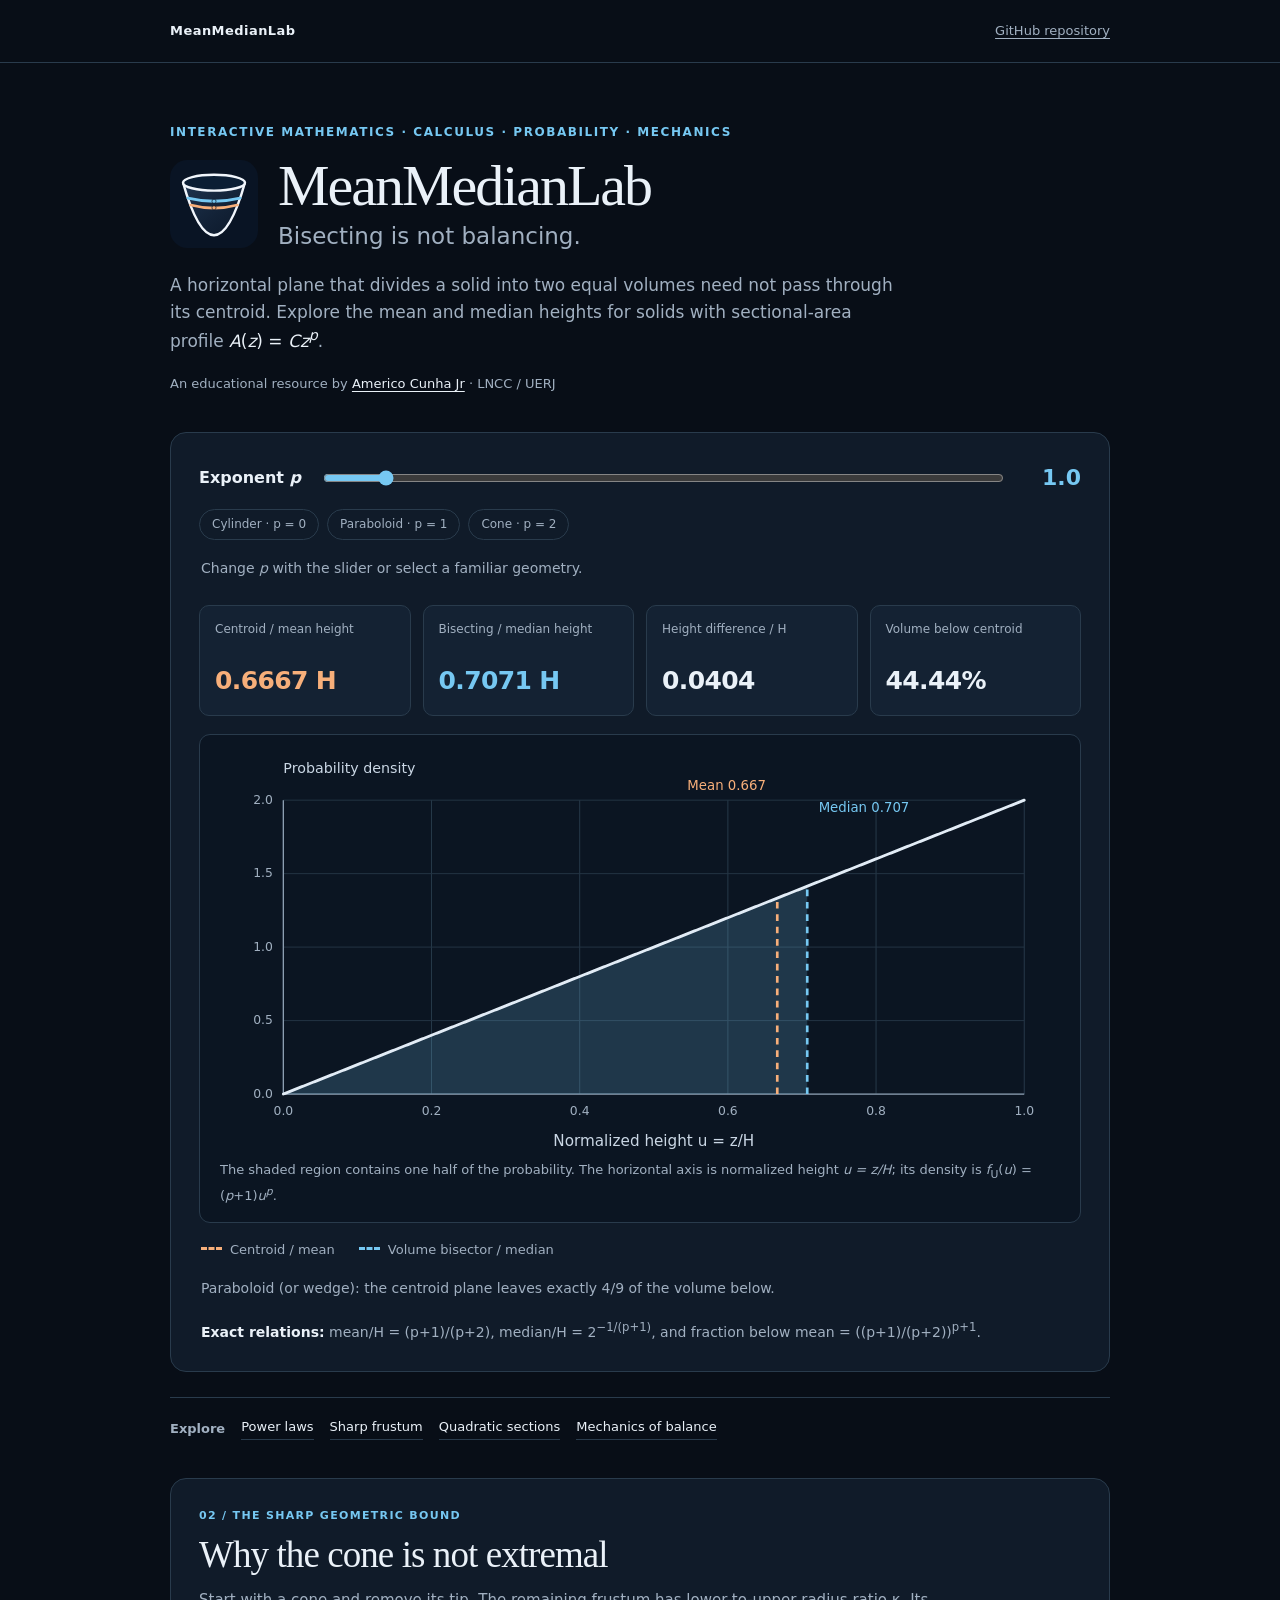
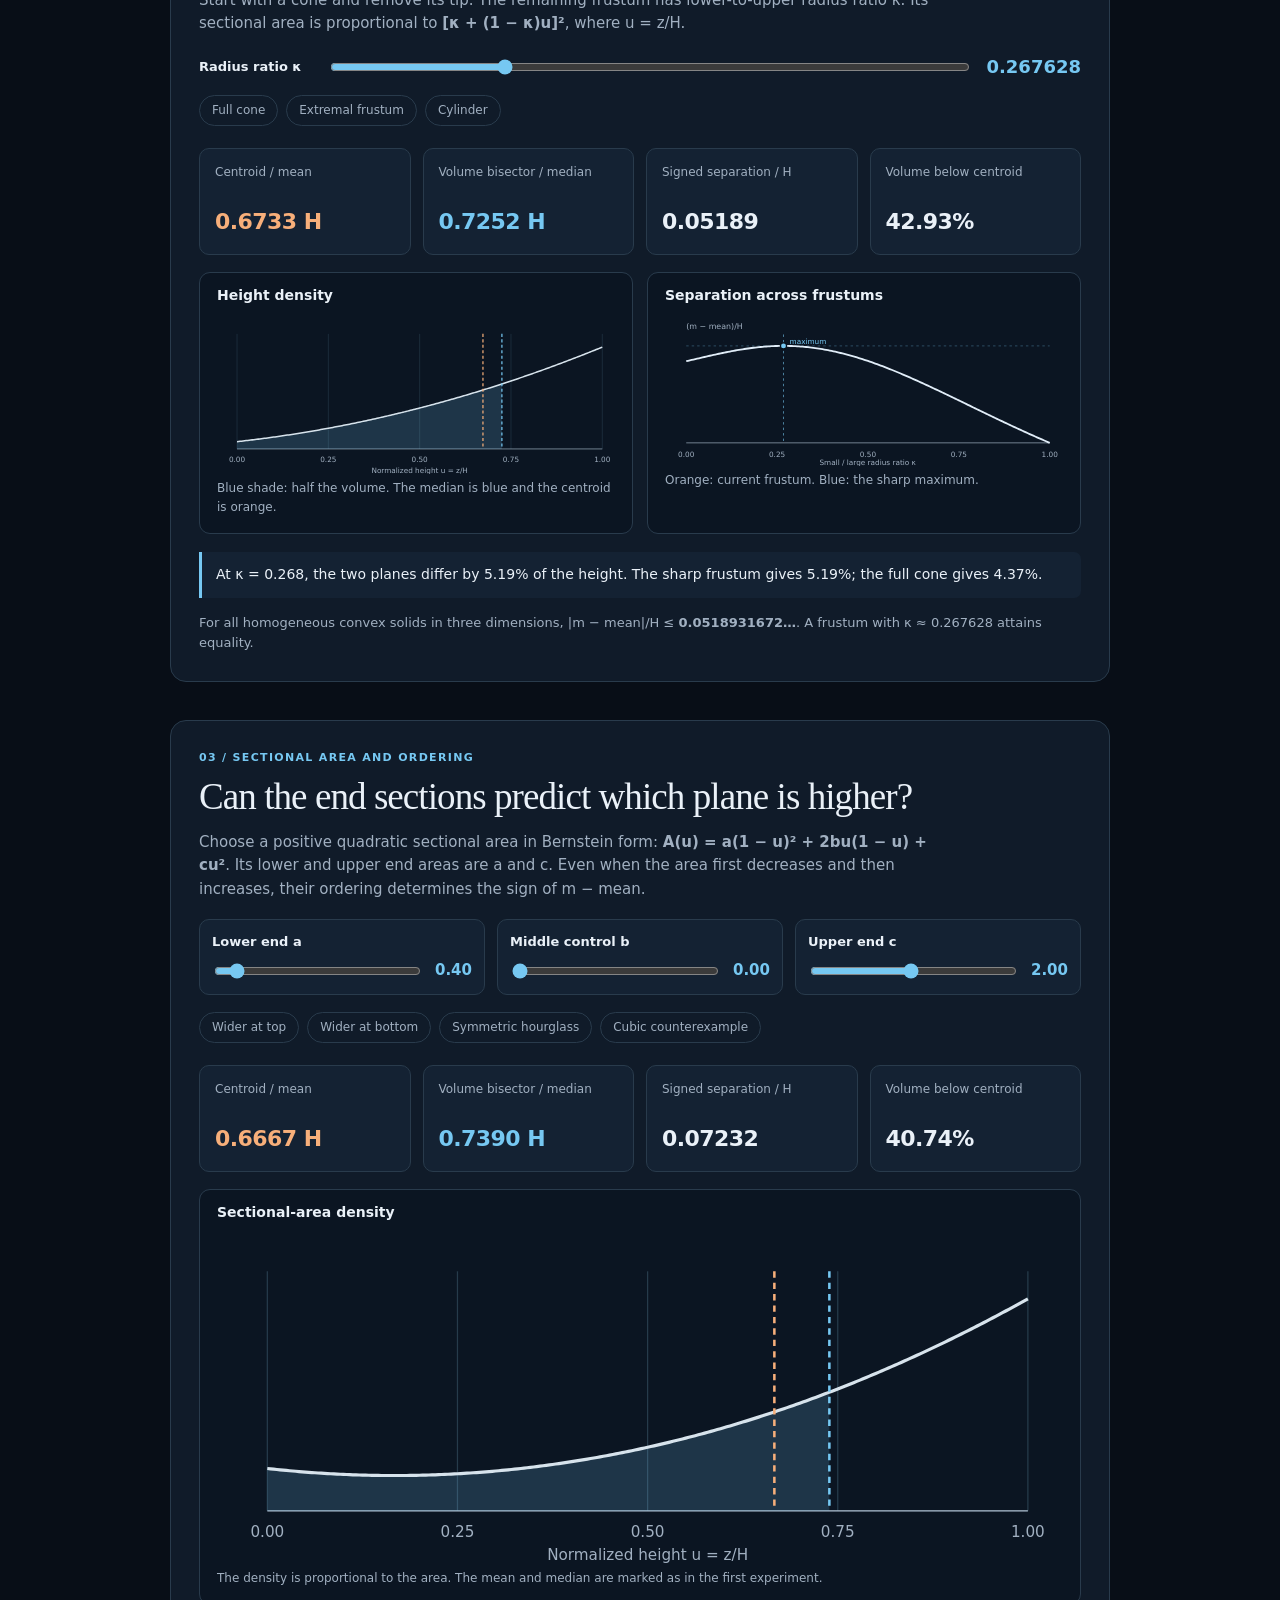
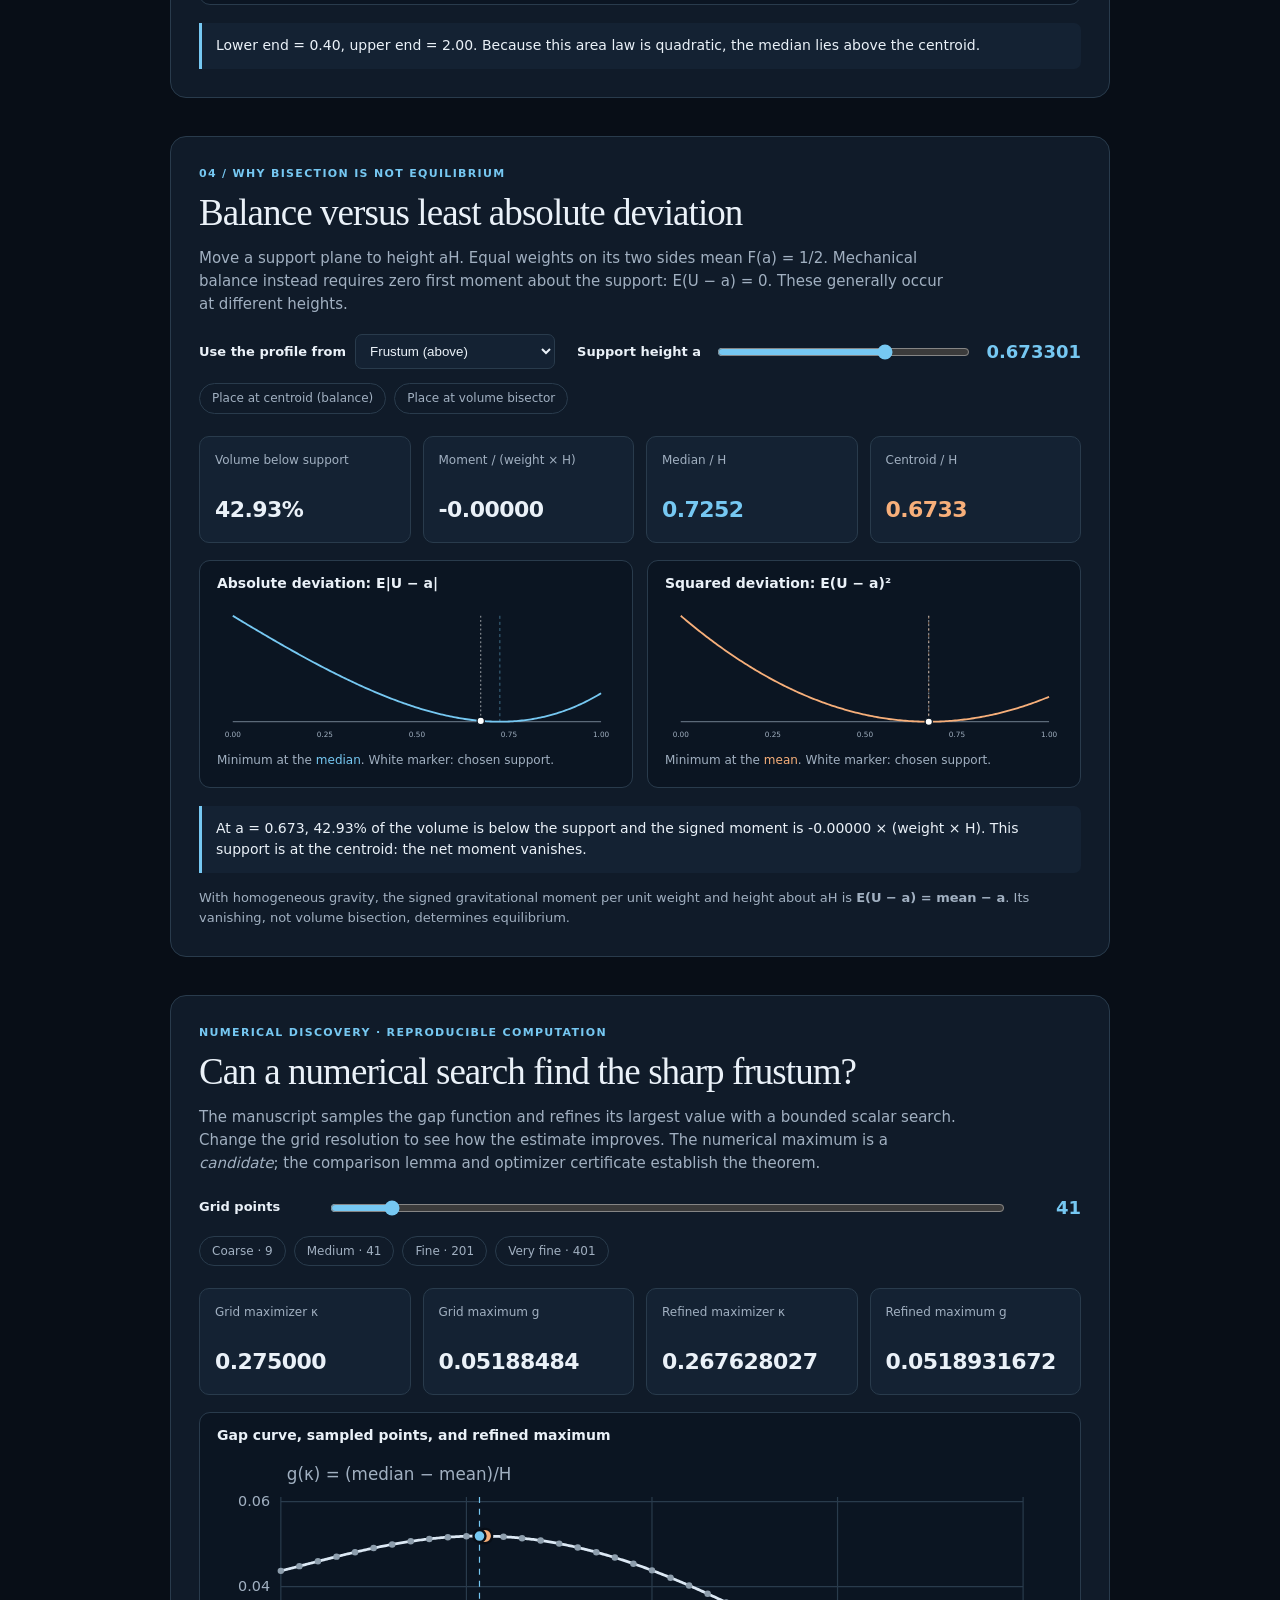
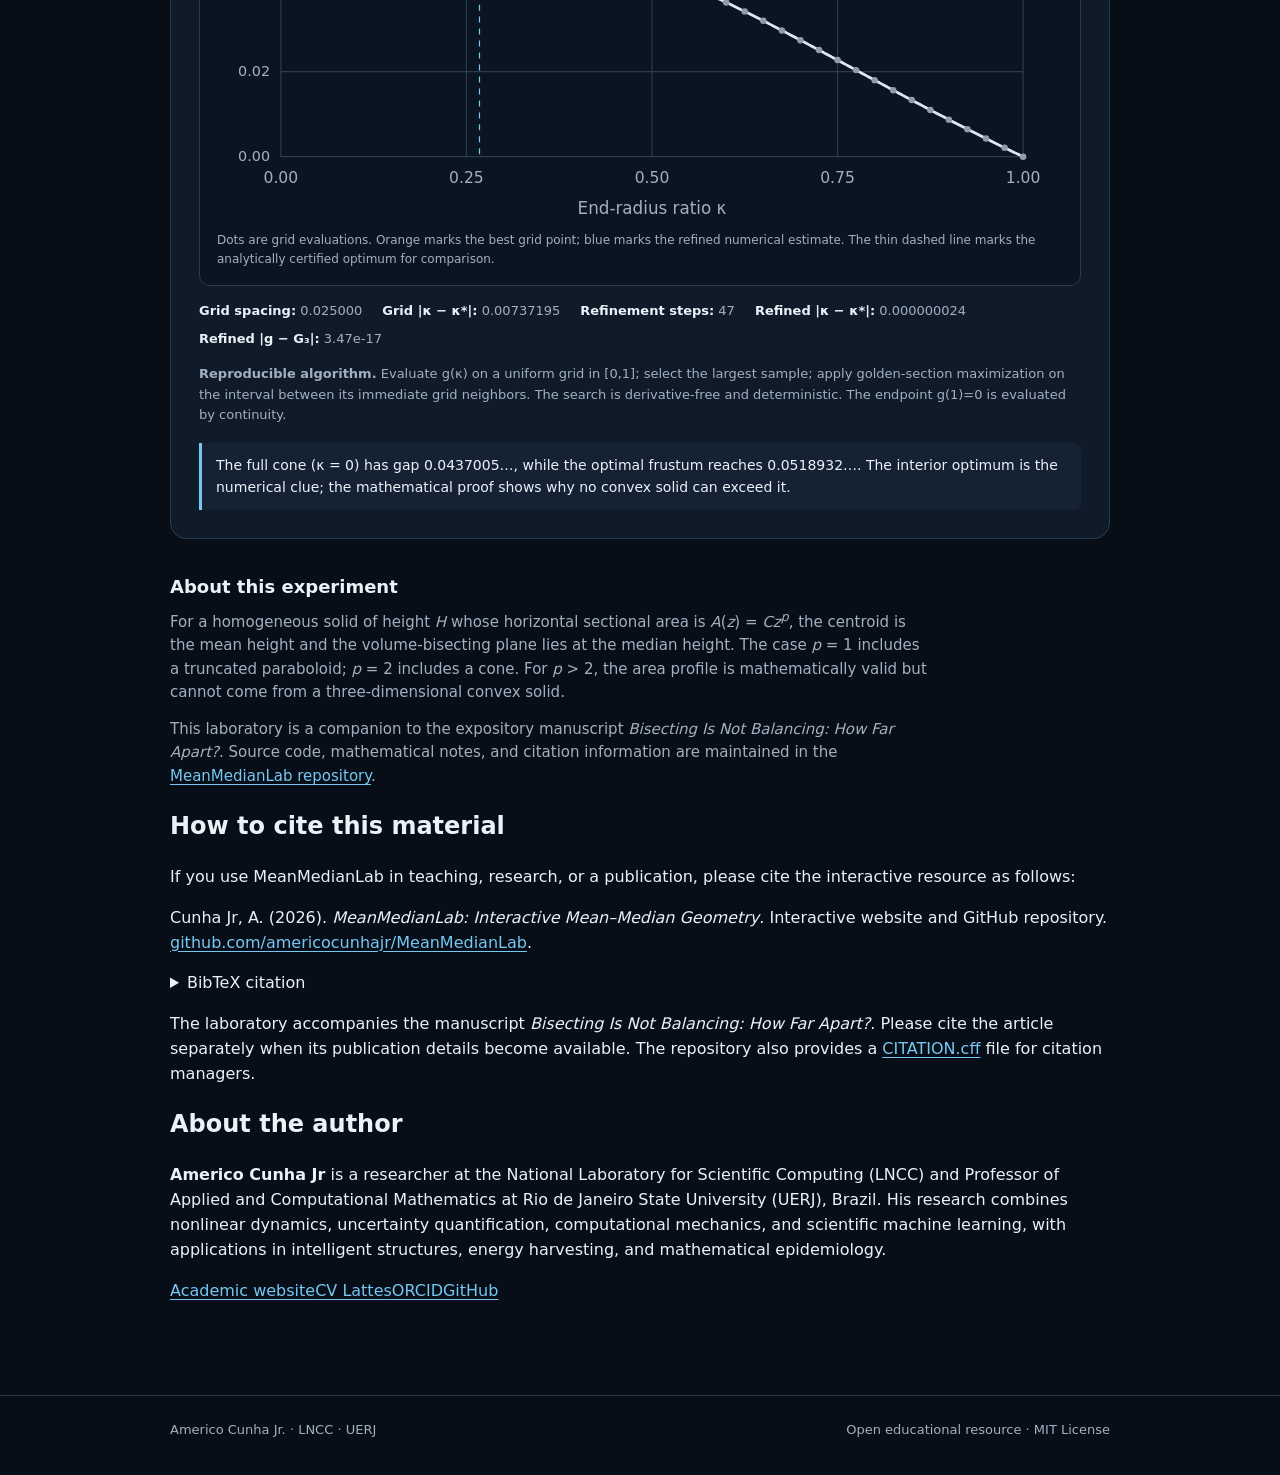
==== commit 5d640782: "Add how-to-cite and author sections to MeanMedianLab" ====
--- a/index.html
+++ b/index.html
@@ -75,6 +75,27 @@
       <p>For a homogeneous solid of height <i>H</i> whose horizontal sectional area is <i>A</i>(<i>z</i>) = <i>Cz</i><sup><i>p</i></sup>, the centroid is the mean height and the volume-bisecting plane lies at the median height. The case <i>p</i> = 1 includes a truncated paraboloid; <i>p</i> = 2 includes a cone. For <i>p</i> &gt; 2, the area profile is mathematically valid but cannot come from a three-dimensional convex solid.</p>
       <p>This laboratory is a companion to the expository manuscript <cite>Bisecting Is Not Balancing: How Far Apart?</cite>. Source code, mathematical notes, and citation information are maintained in the <a href="https://github.com/americocunhajr/MeanMedianLab">MeanMedianLab repository</a>.</p>
     </section>
+    <section class="info-section" id="citation" aria-labelledby="citation-title">
+      <h2 id="citation-title">How to cite this material</h2>
+      <p>If you use MeanMedianLab in teaching, research, or a publication, please cite the interactive resource as follows:</p>
+      <p class="citation-example">Cunha Jr, A. (2026). <cite>MeanMedianLab: Interactive Mean–Median Geometry</cite>. Interactive website and GitHub repository. <a href="https://github.com/americocunhajr/MeanMedianLab">github.com/americocunhajr/MeanMedianLab</a>.</p>
+      <details class="citation-details">
+        <summary>BibTeX citation</summary>
+        <pre class="citation-bibtex"><code>@misc{CunhaJr2026MeanMedianLab,
+  author       = {Cunha Jr, Americo},
+  title        = {{MeanMedianLab}: Interactive Mean--Median Geometry},
+  year         = {2026},
+  howpublished = {Interactive website and GitHub repository},
+  url          = {https://github.com/americocunhajr/MeanMedianLab}
+}</code></pre>
+      </details>
+      <p class="citation-note">The laboratory accompanies the manuscript <cite>Bisecting Is Not Balancing: How Far Apart?</cite>. Please cite the article separately when its publication details become available. The repository also provides a <a href="https://github.com/americocunhajr/MeanMedianLab/blob/main/CITATION.cff">CITATION.cff</a> file for citation managers.</p>
+    </section>
+    <section class="info-section" id="author" aria-labelledby="author-title">
+      <h2 id="author-title">About the author</h2>
+      <p><strong>Americo Cunha Jr</strong> is a researcher at the National Laboratory for Scientific Computing (LNCC) and Professor of Applied and Computational Mathematics at Rio de Janeiro State University (UERJ), Brazil. His research combines nonlinear dynamics, uncertainty quantification, computational mechanics, and scientific machine learning, with applications in intelligent structures, energy harvesting, and mathematical epidemiology.</p>
+      <p class="author-links"><a href="https://americocunha.org/">Academic website</a><a href="http://lattes.cnpq.br/5659403706694491">CV Lattes</a><a href="https://orcid.org/0000-0002-8342-0363">ORCID</a><a href="https://github.com/americocunhajr">GitHub</a></p>
+    </section>
   </main>
   <footer>
     <div class="wrap">
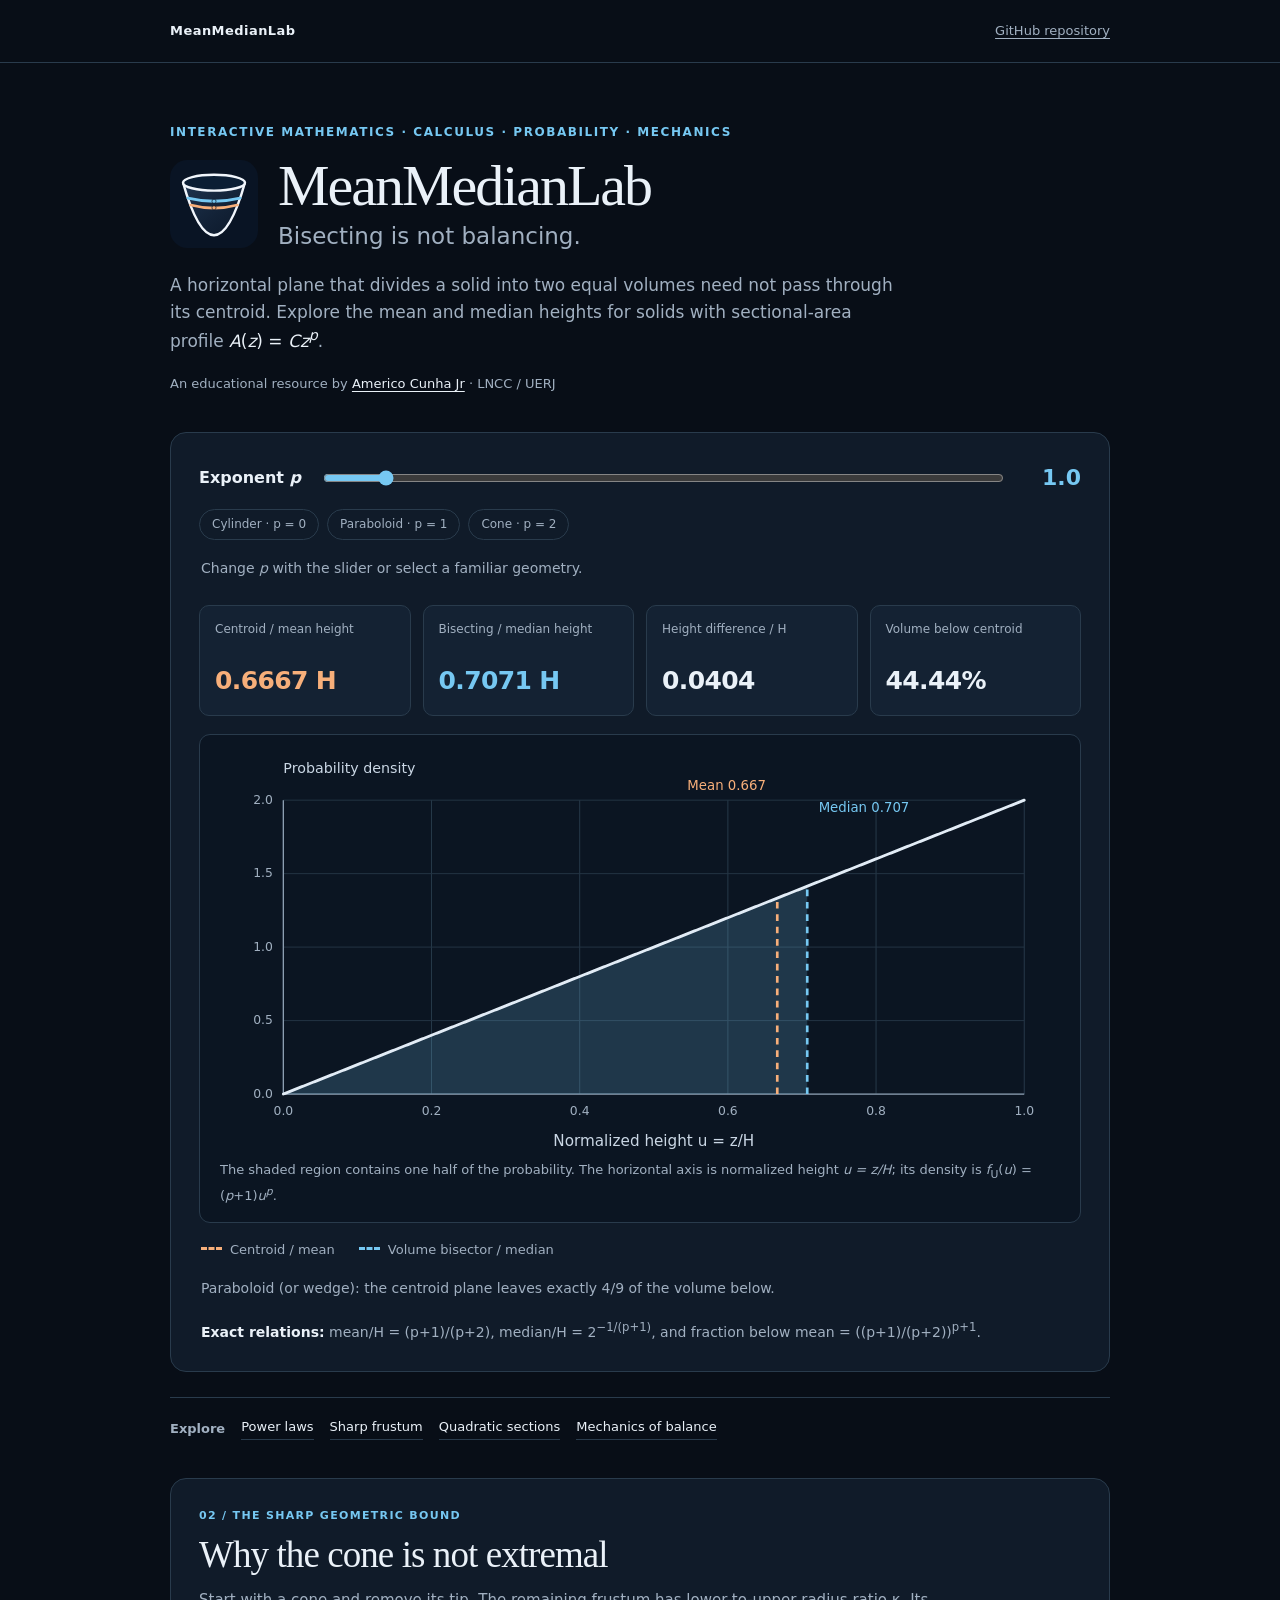
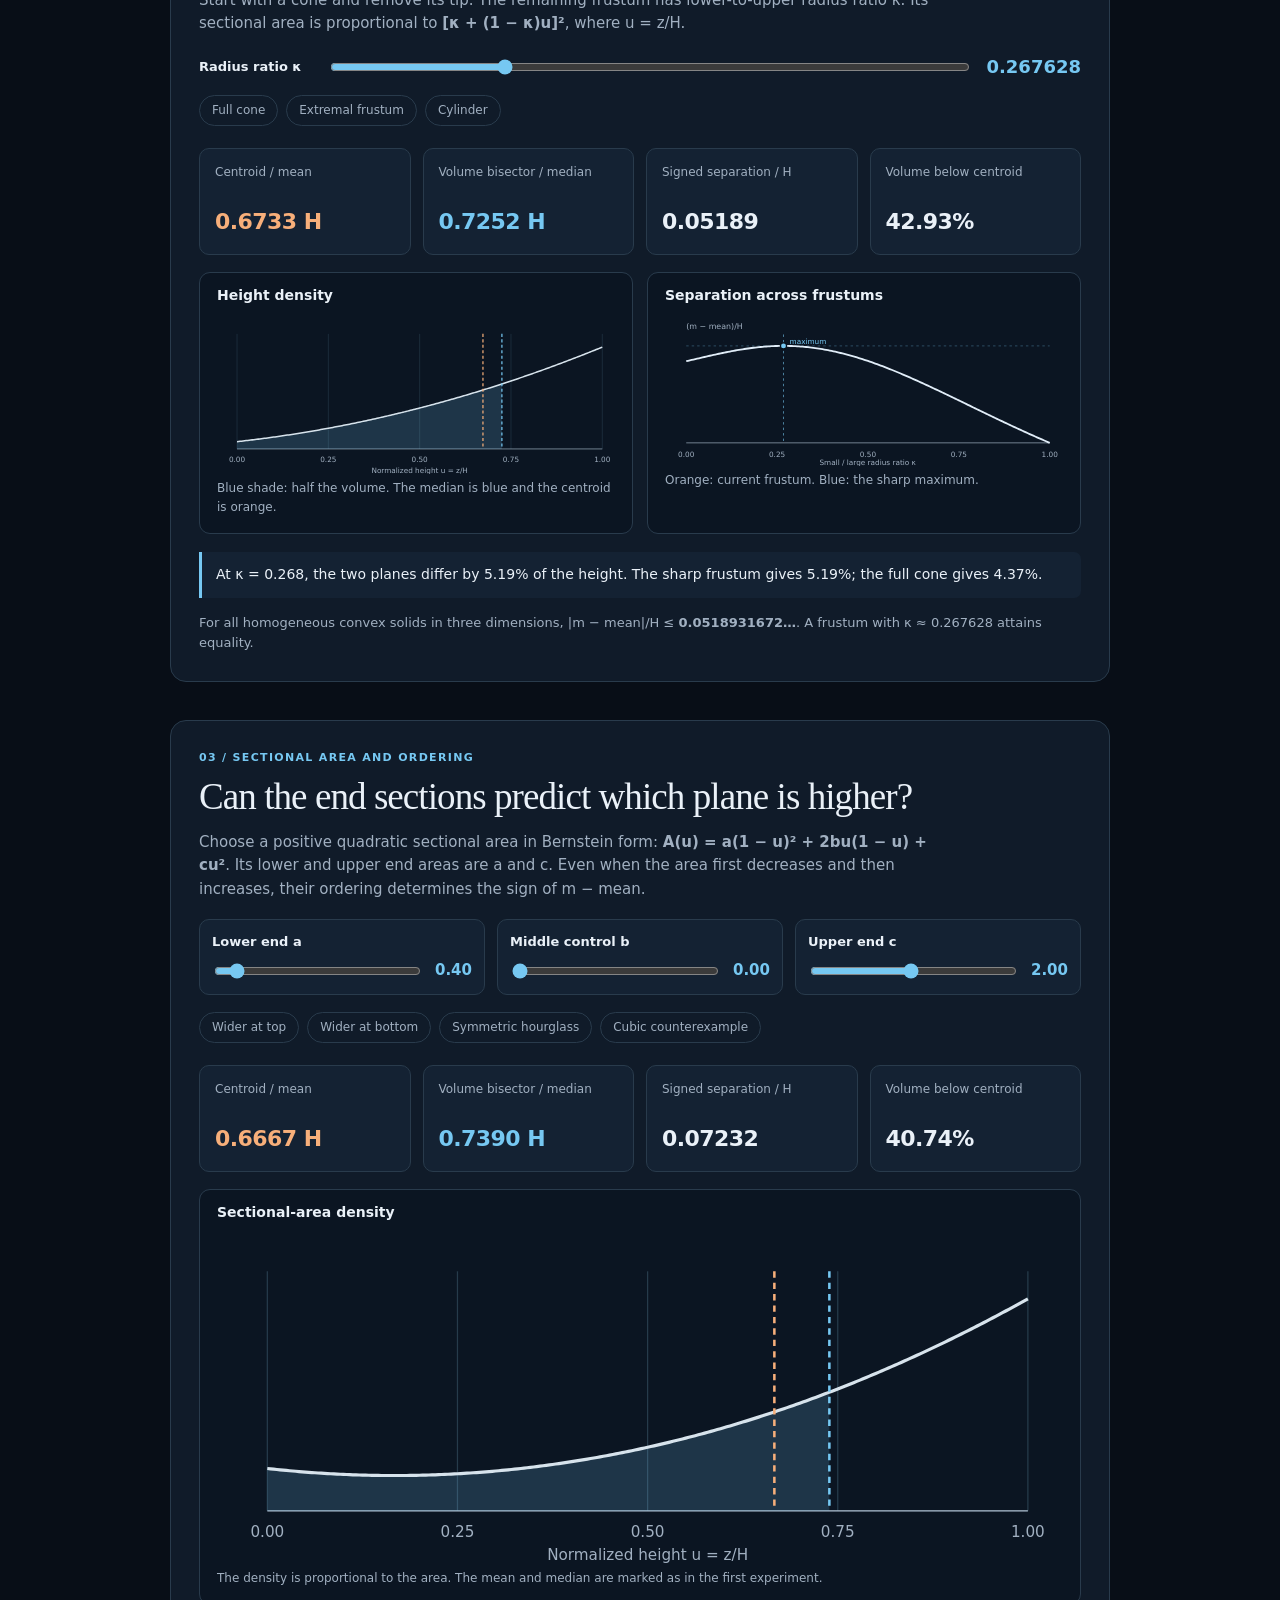
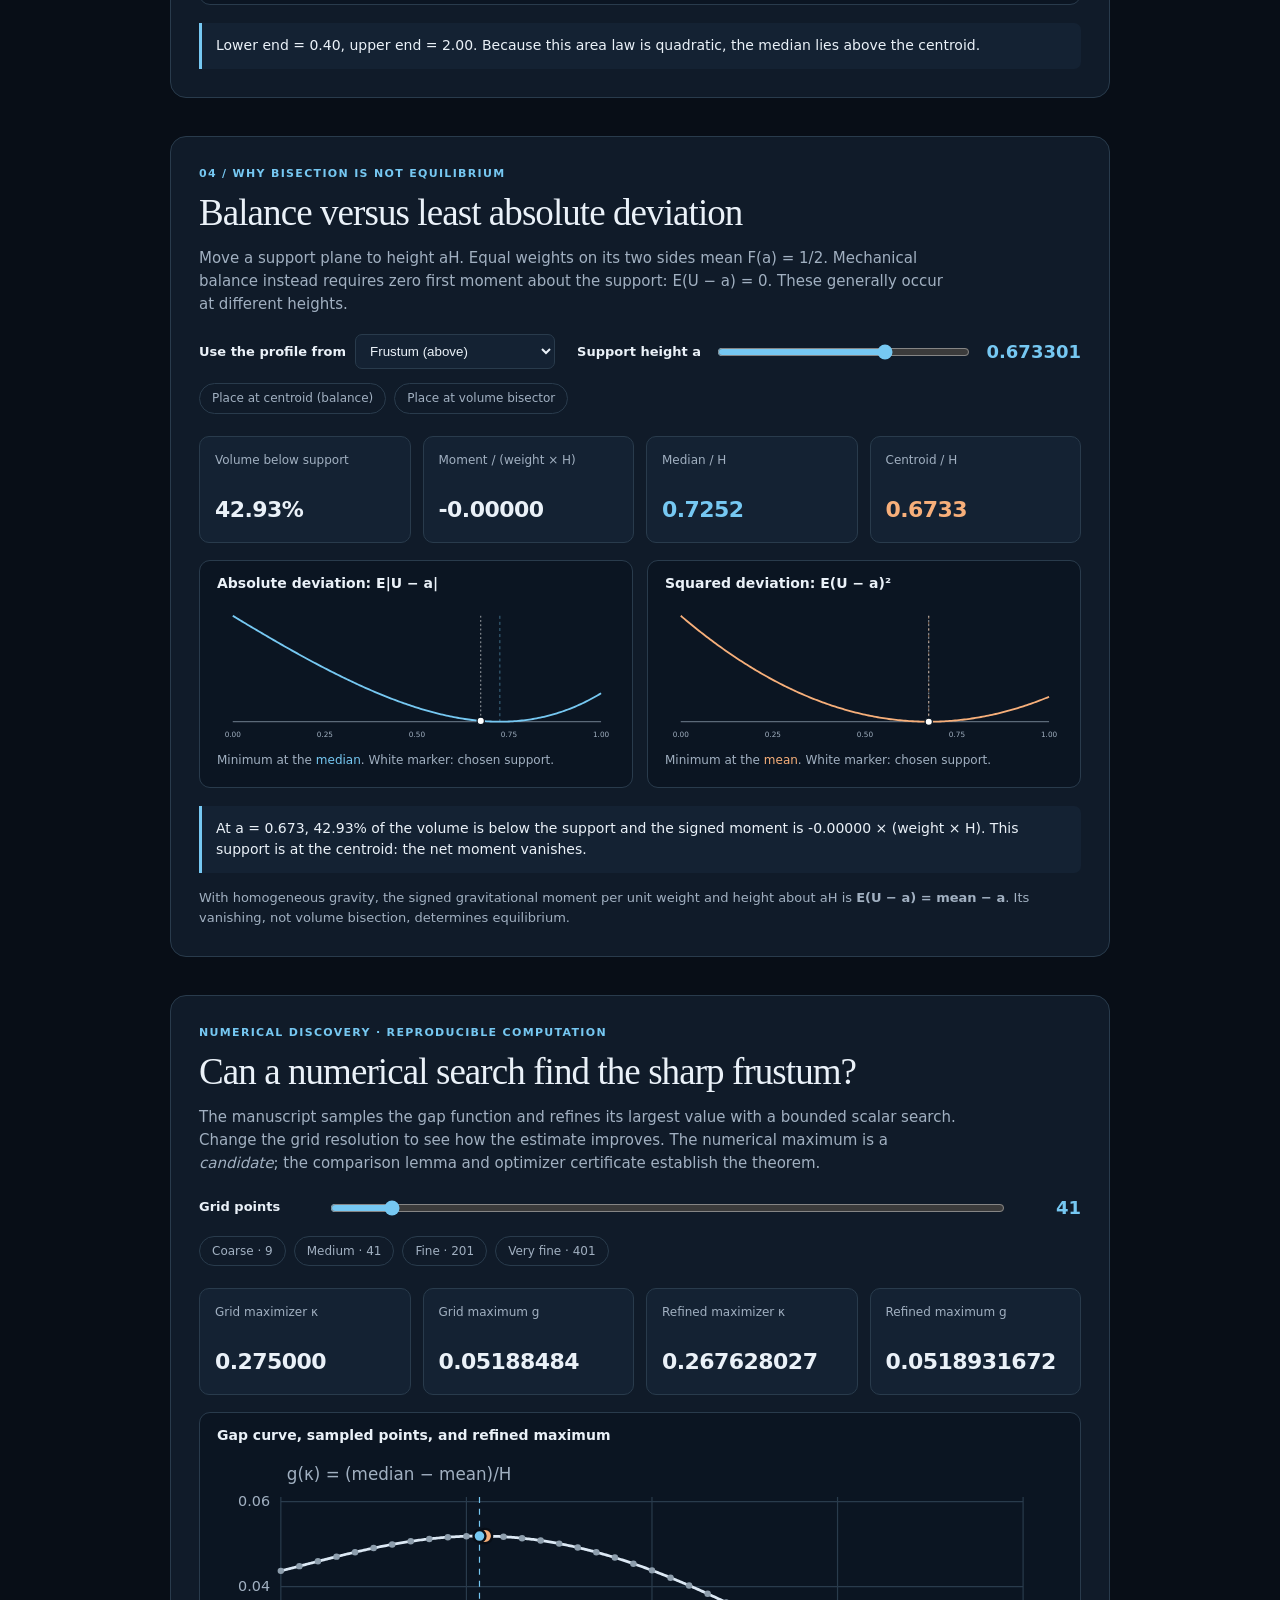
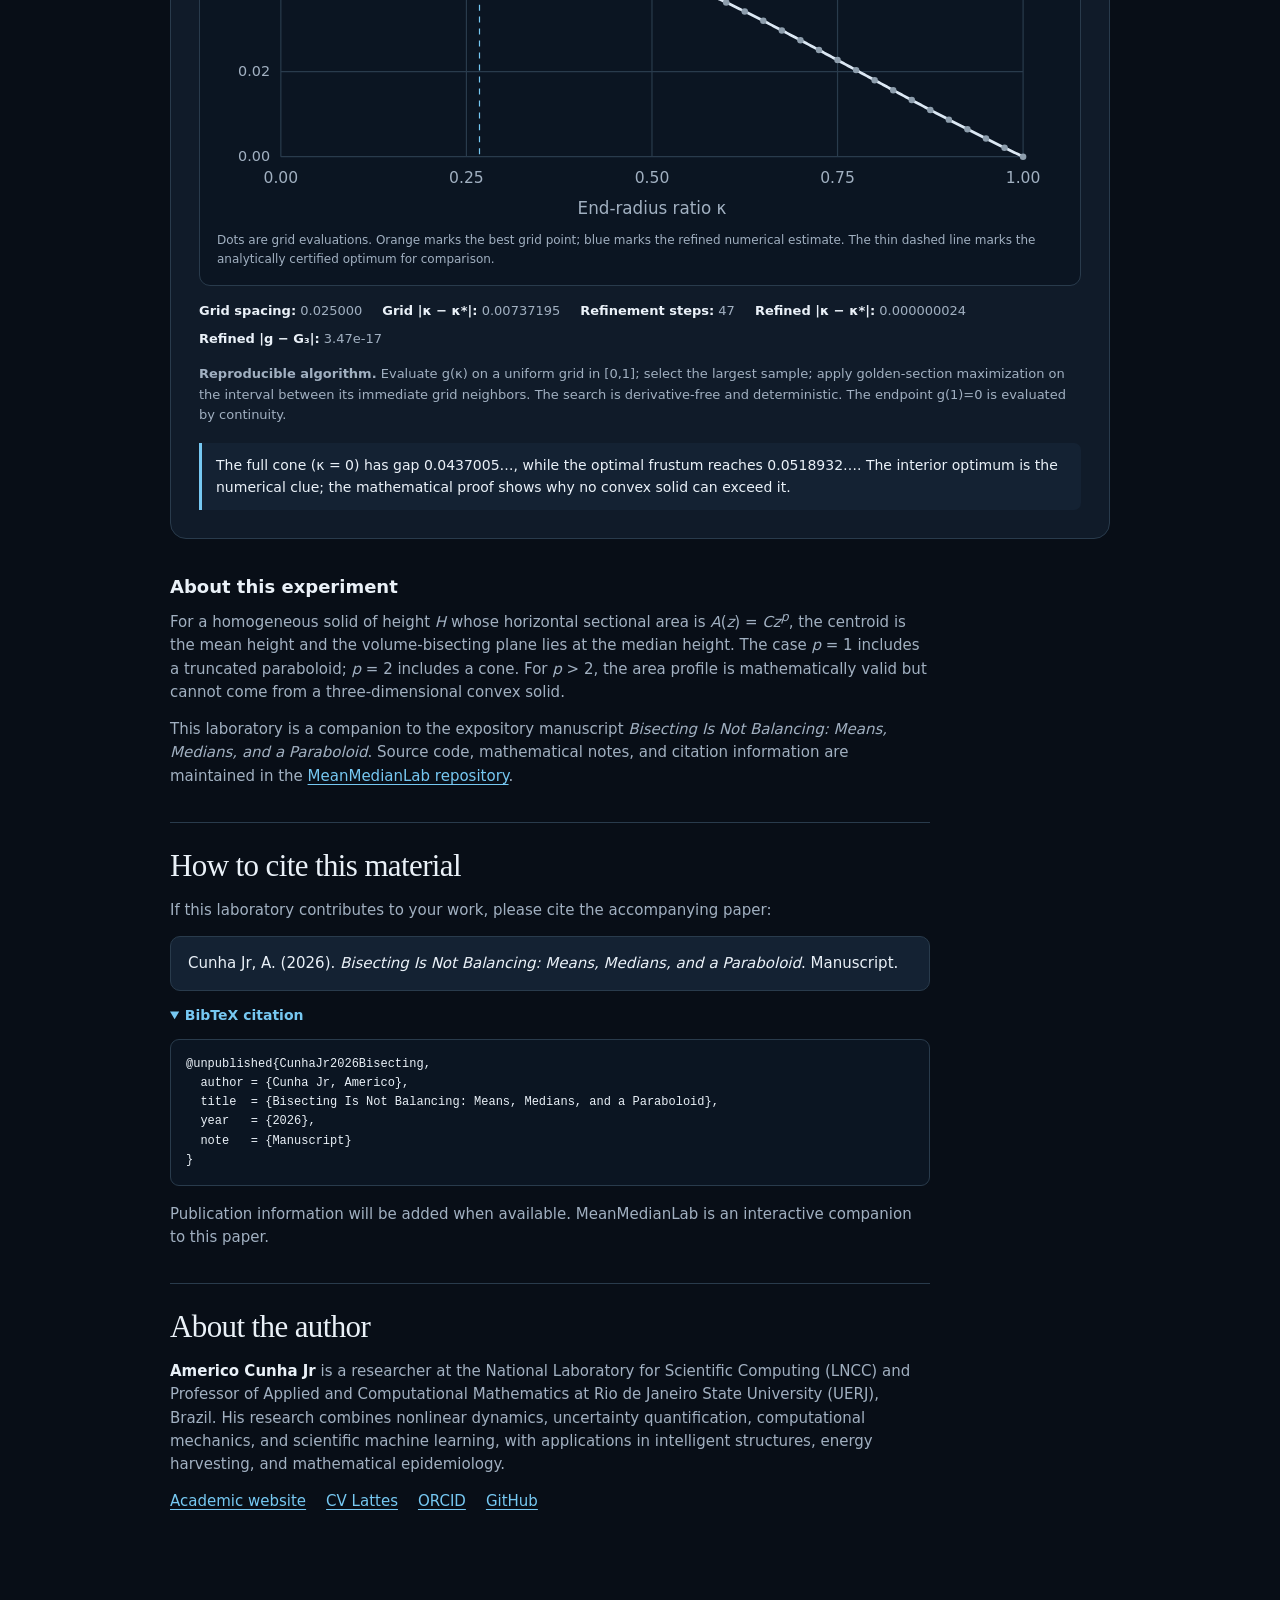
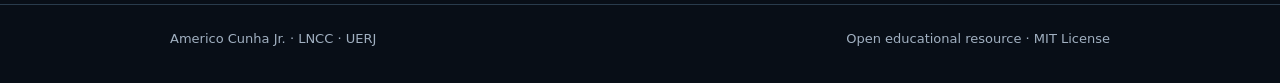
==== commit ebcbe6d8: "Cite companion paper instead of website; expand BibTeX by default" ====
--- a/index.html
+++ b/index.html
@@ -73,23 +73,22 @@
     <section class="further-reading" aria-labelledby="about-title">
       <h2 id="about-title">About this experiment</h2>
       <p>For a homogeneous solid of height <i>H</i> whose horizontal sectional area is <i>A</i>(<i>z</i>) = <i>Cz</i><sup><i>p</i></sup>, the centroid is the mean height and the volume-bisecting plane lies at the median height. The case <i>p</i> = 1 includes a truncated paraboloid; <i>p</i> = 2 includes a cone. For <i>p</i> &gt; 2, the area profile is mathematically valid but cannot come from a three-dimensional convex solid.</p>
-      <p>This laboratory is a companion to the expository manuscript <cite>Bisecting Is Not Balancing: How Far Apart?</cite>. Source code, mathematical notes, and citation information are maintained in the <a href="https://github.com/americocunhajr/MeanMedianLab">MeanMedianLab repository</a>.</p>
+      <p>This laboratory is a companion to the expository manuscript <cite>Bisecting Is Not Balancing: Means, Medians, and a Paraboloid</cite>. Source code, mathematical notes, and citation information are maintained in the <a href="https://github.com/americocunhajr/MeanMedianLab">MeanMedianLab repository</a>.</p>
     </section>
     <section class="info-section" id="citation" aria-labelledby="citation-title">
       <h2 id="citation-title">How to cite this material</h2>
-      <p>If you use MeanMedianLab in teaching, research, or a publication, please cite the interactive resource as follows:</p>
-      <p class="citation-example">Cunha Jr, A. (2026). <cite>MeanMedianLab: Interactive Mean–Median Geometry</cite>. Interactive website and GitHub repository. <a href="https://github.com/americocunhajr/MeanMedianLab">github.com/americocunhajr/MeanMedianLab</a>.</p>
-      <details class="citation-details">
+      <p>If this laboratory contributes to your work, please cite the accompanying paper:</p>
+      <p class="citation-example">Cunha Jr, A. (2026). <cite>Bisecting Is Not Balancing: Means, Medians, and a Paraboloid</cite>. Manuscript.</p>
+      <details class="citation-details" open>
         <summary>BibTeX citation</summary>
-        <pre class="citation-bibtex"><code>@misc{CunhaJr2026MeanMedianLab,
-  author       = {Cunha Jr, Americo},
-  title        = {{MeanMedianLab}: Interactive Mean--Median Geometry},
-  year         = {2026},
-  howpublished = {Interactive website and GitHub repository},
-  url          = {https://github.com/americocunhajr/MeanMedianLab}
+        <pre class="citation-bibtex"><code>@unpublished{CunhaJr2026Bisecting,
+  author = {Cunha Jr, Americo},
+  title  = {Bisecting Is Not Balancing: Means, Medians, and a Paraboloid},
+  year   = {2026},
+  note   = {Manuscript}
 }</code></pre>
       </details>
-      <p class="citation-note">The laboratory accompanies the manuscript <cite>Bisecting Is Not Balancing: How Far Apart?</cite>. Please cite the article separately when its publication details become available. The repository also provides a <a href="https://github.com/americocunhajr/MeanMedianLab/blob/main/CITATION.cff">CITATION.cff</a> file for citation managers.</p>
+      <p class="citation-note">Publication information will be added when available. MeanMedianLab is an interactive companion to this paper.</p>
     </section>
     <section class="info-section" id="author" aria-labelledby="author-title">
       <h2 id="author-title">About the author</h2>
--- a/docs/assets/css/style.css
+++ b/docs/assets/css/style.css
@@ -95,3 +95,15 @@
       .hero-identity h1 { font-size: clamp(25px, 7vw, 34px); }
       .hero-identity .subtitle { font-size: clamp(15px, 4vw, 19px); }
     }
+
+    /* Citation and author information below the interactive laboratories. */
+    .info-section { max-width: 760px; margin: 34px 0 0; padding-top: 24px; border-top: 1px solid var(--border); scroll-margin-top: 24px; }
+    .info-section h2 { margin: 0 0 13px; font: 500 clamp(24px, 3vw, 31px)/1.25 Georgia, "Times New Roman", serif; letter-spacing: -.02em; }
+    .info-section p { margin: 0 0 14px; color: var(--muted); font-size: 15px; }
+    .info-section p strong { color: var(--text); }
+    .info-section .citation-example { padding: 15px 17px; color: var(--text); background: var(--surface-alt); border: 1px solid var(--border); border-radius: 10px; overflow-wrap: anywhere; }
+    .citation-details { margin: 12px 0 17px; }
+    .citation-details summary { color: var(--blue); cursor: pointer; font-size: 14px; font-weight: 600; }
+    .citation-details summary:focus-visible { outline: 2px solid var(--blue); outline-offset: 3px; }
+    .citation-bibtex { margin: 12px 0 0; padding: 15px; color: var(--text); background: #0b1522; border: 1px solid var(--border); border-radius: 9px; overflow-x: auto; font: 12px/1.6 ui-monospace, SFMono-Regular, Consolas, monospace; white-space: pre-wrap; overflow-wrap: anywhere; }
+    .info-section .author-links { display: flex; flex-wrap: wrap; gap: 5px 20px; }
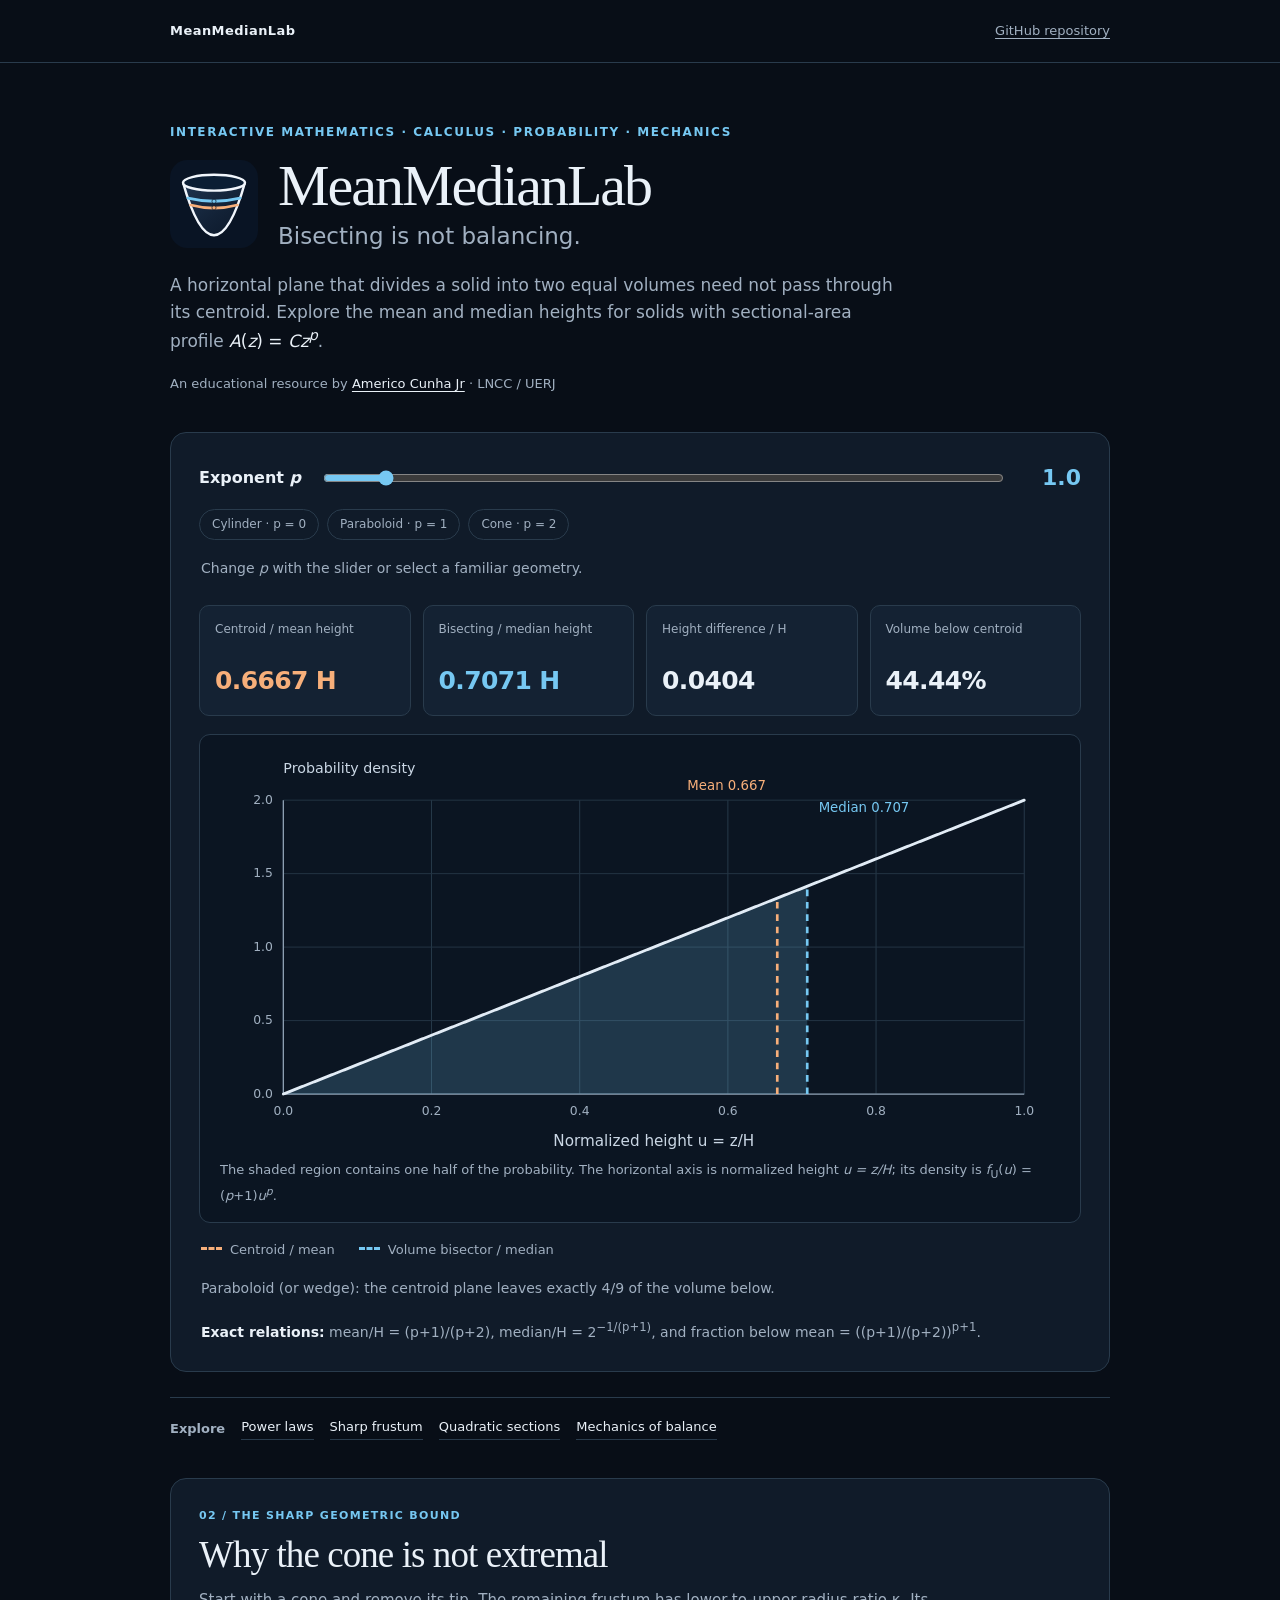
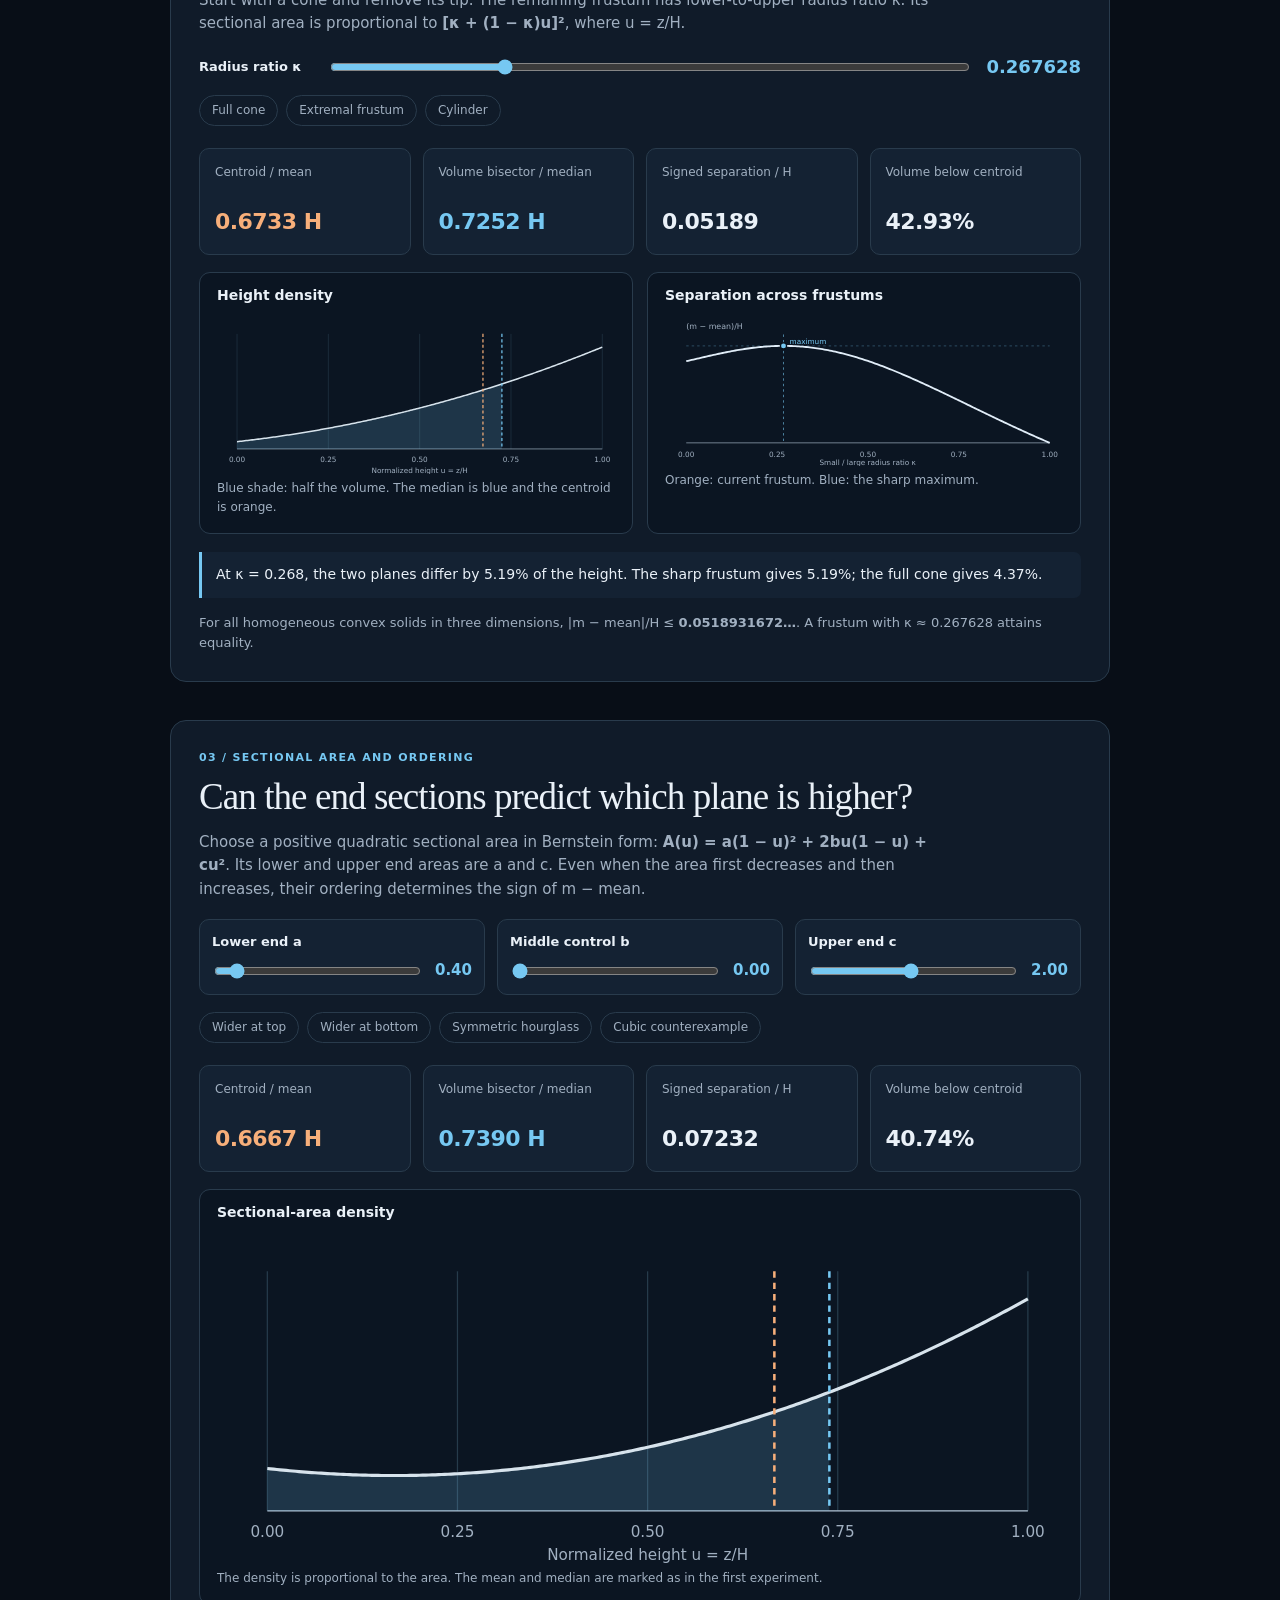
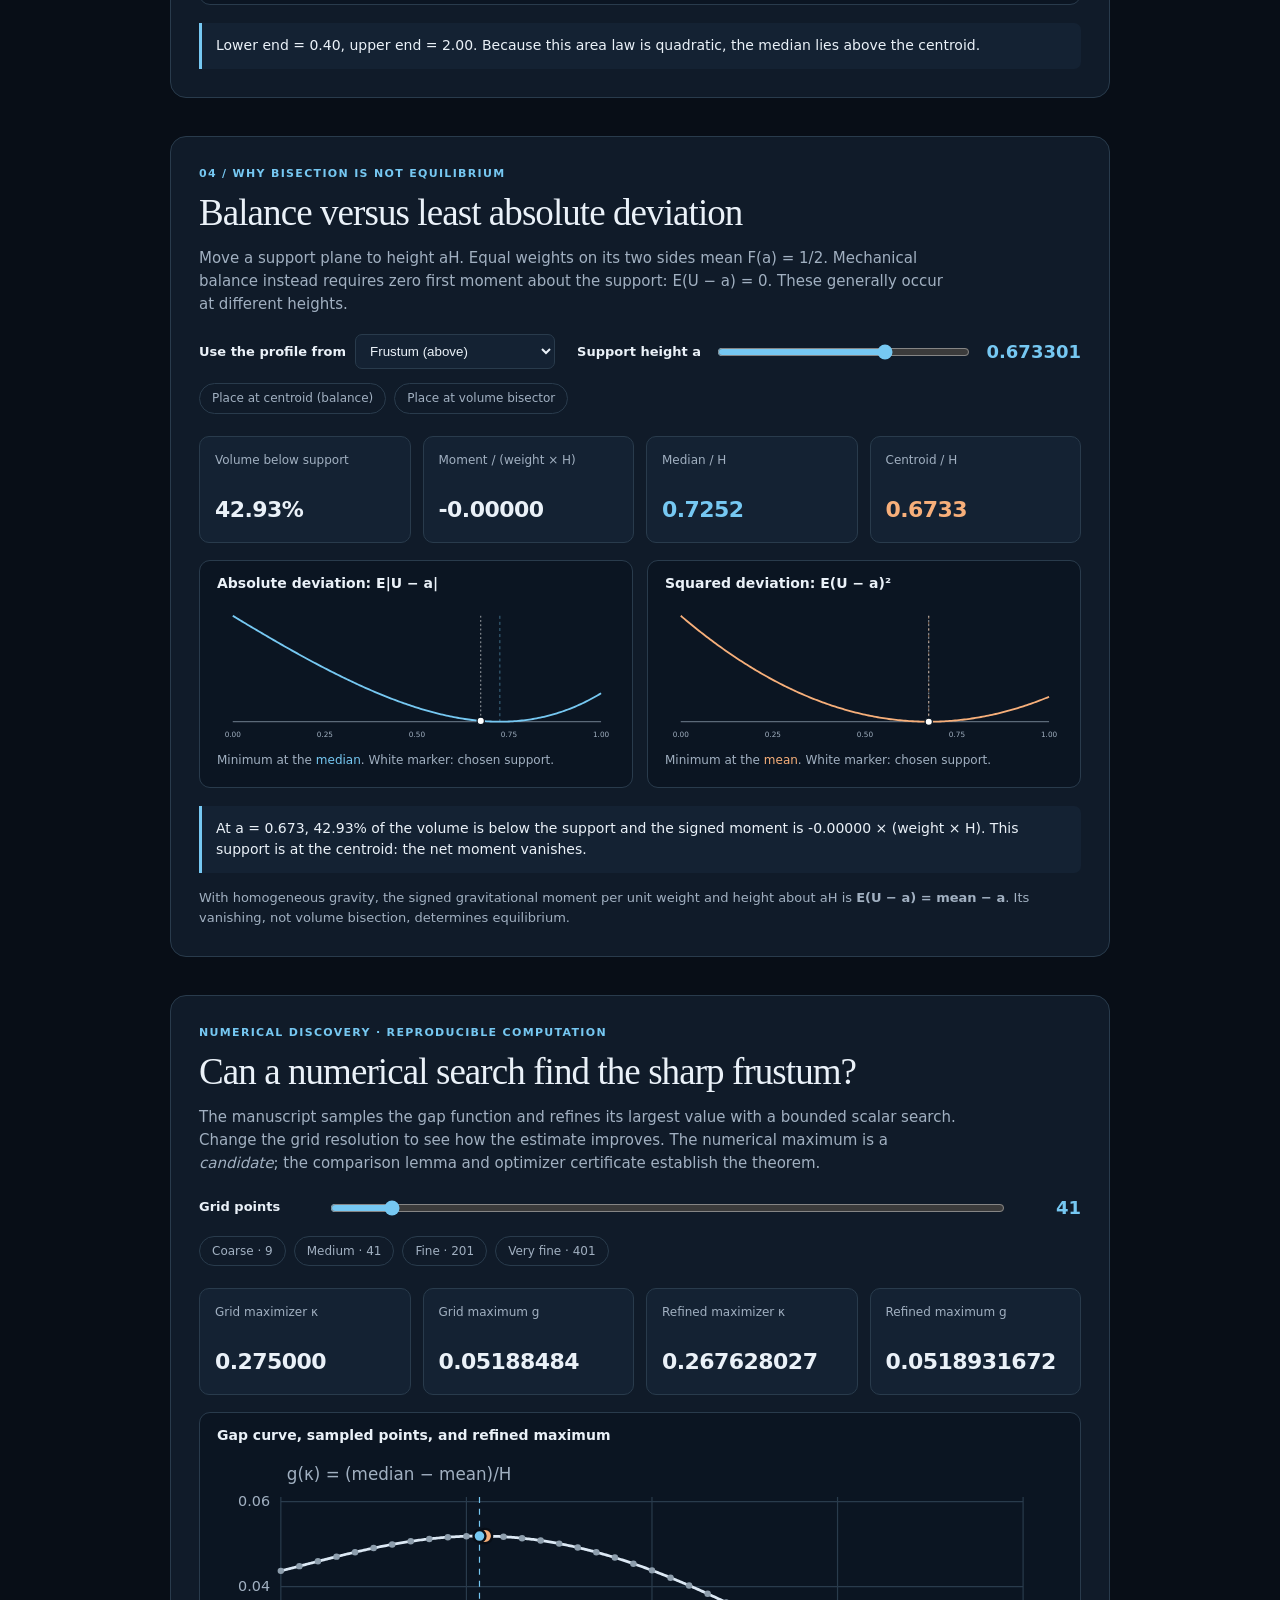
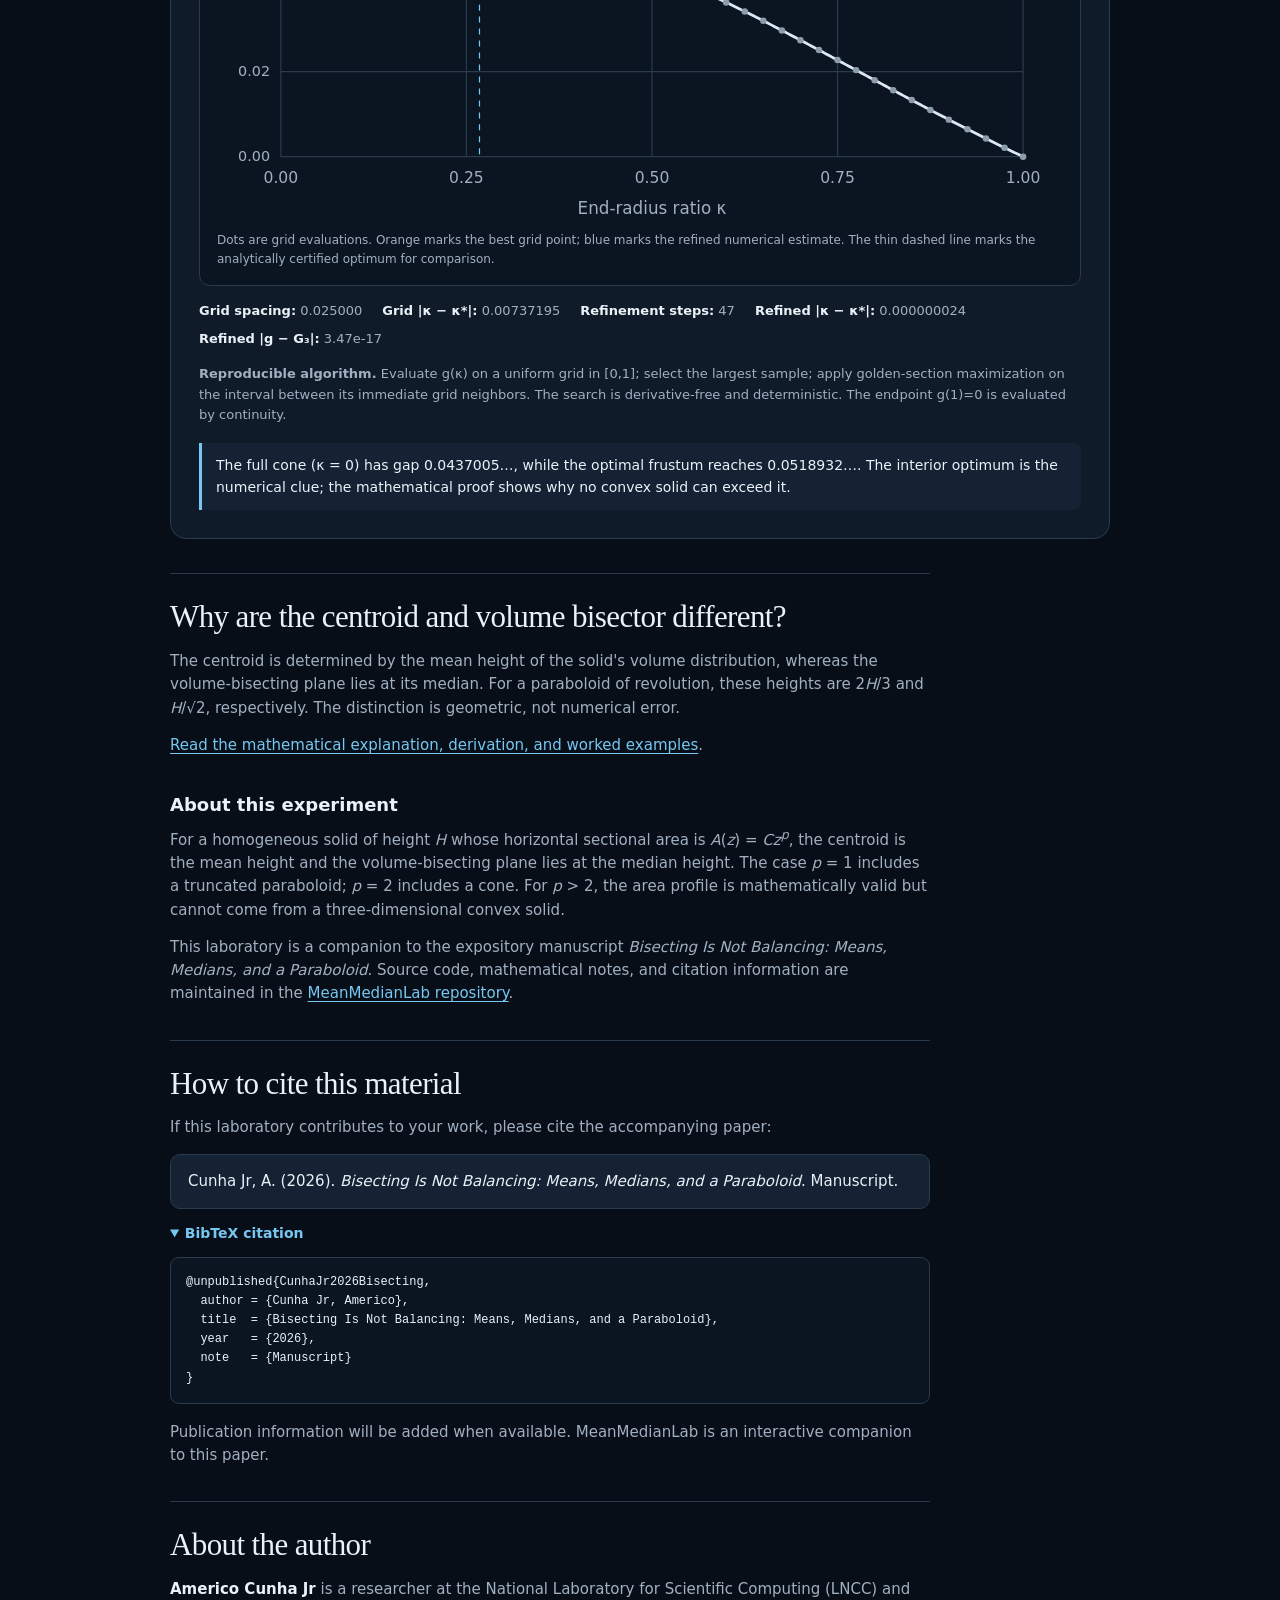
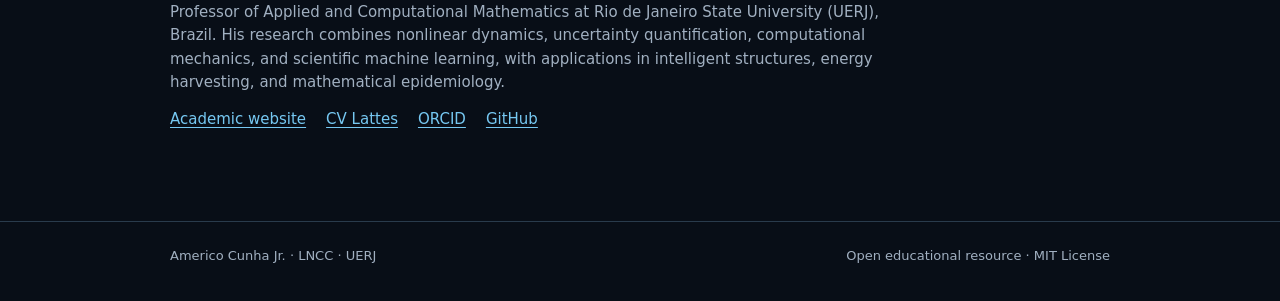
==== commit c1b1852a: "Improve mathematical SEO metadata, structured data and guide navigation" ====
--- a/index.html
+++ b/index.html
@@ -4,8 +4,75 @@
   <meta charset="utf-8">
   <meta name="viewport" content="width=device-width, initial-scale=1">
   <meta name="theme-color" content="#080e17">
-  <meta name="description" content="MeanMedianLab: an interactive mathematical companion exploring mean, median, centroid and volume bisectors for power-law, frustum, and polynomial sectional areas.">
-  <title>MeanMedianLab · Interactive Mean–Median Geometry</title>
+  <meta name="description" content="Explore why the centroid and volume-bisecting plane differ, with interactive mathematical experiments on paraboloids, cones, frustums and sectional areas.">
+  <meta name="robots" content="index, follow">
+  <link rel="canonical" href="https://americocunha.org/MeanMedianLab/">
+  <meta property="og:type" content="website">
+  <meta property="og:site_name" content="MeanMedianLab">
+  <meta property="og:title" content="MeanMedianLab — Mean, Median and Centroid of Solids">
+  <meta property="og:description" content="Explore why the centroid and volume-bisecting plane differ, with interactive mathematical experiments on paraboloids, cones, frustums and sectional areas.">
+  <meta property="og:url" content="https://americocunha.org/MeanMedianLab/">
+  <meta property="og:image" content="https://americocunha.org/MeanMedianLab/docs/assets/img/MeanMedianLab-Cover.svg">
+  <meta name="twitter:card" content="summary_large_image">
+  <title>MeanMedianLab — Mean, Median and Centroid of Solids</title>
+  <script type="application/ld+json">
+{
+  "@context": "https://schema.org",
+  "@graph": [
+    {
+      "@type": "SoftwareApplication",
+      "@id": "https://americocunha.org/MeanMedianLab/#application",
+      "name": "MeanMedianLab",
+      "url": "https://americocunha.org/MeanMedianLab/",
+      "applicationCategory": "EducationalApplication",
+      "operatingSystem": "Web",
+      "isAccessibleForFree": true,
+      "description": "Interactive mathematical laboratory exploring the distinction between centroid (mean) height and volume-bisecting (median) height of solids.",
+      "author": {
+        "@type": "Person",
+        "name": "Americo Cunha Jr",
+        "url": "https://americocunha.org/"
+      },
+      "codeRepository": "https://github.com/americocunhajr/MeanMedianLab",
+      "license": "https://github.com/americocunhajr/MeanMedianLab/blob/main/LICENSE",
+      "inLanguage": "en"
+    },
+    {
+      "@type": "LearningResource",
+      "@id": "https://americocunha.org/MeanMedianLab/#learning-resource",
+      "name": "MeanMedianLab — Mean, Median and Centroid of Solids",
+      "url": "https://americocunha.org/MeanMedianLab/",
+      "learningResourceType": "Interactive mathematical demonstration",
+      "educationalUse": "Teaching and self-study",
+      "about": [
+        {
+          "@type": "Thing",
+          "name": "Mean and median"
+        },
+        {
+          "@type": "Thing",
+          "name": "Centroid of a solid"
+        },
+        {
+          "@type": "Thing",
+          "name": "Volume-bisecting plane"
+        },
+        {
+          "@type": "Thing",
+          "name": "Paraboloid"
+        }
+      ],
+      "author": {
+        "@type": "Person",
+        "name": "Americo Cunha Jr",
+        "url": "https://americocunha.org/"
+      },
+      "inLanguage": "en",
+      "isAccessibleForFree": true
+    }
+  ]
+}
+  </script>
   <link rel="icon" type="image/svg+xml" href="docs/assets/img/favicon-paraboloid.svg?v=2">
   <link rel="icon" type="image/png" sizes="32x32" href="docs/assets/img/favicon-paraboloid-32.png?v=2">
     <link rel="stylesheet" href="docs/assets/css/style.css?v=20261121-grid">
@@ -70,6 +137,11 @@
     </section>
     <div id="extended-labs"></div>
     <section class="panel lab-section" id="numerical-experiment" aria-labelledby="numerical-heading"></section>
+    <section class="info-section" id="mathematical-guide" aria-labelledby="guide-title">
+      <h2 id="guide-title">Why are the centroid and volume bisector different?</h2>
+      <p>The centroid is determined by the mean height of the solid's volume distribution, whereas the volume-bisecting plane lies at its median. For a paraboloid of revolution, these heights are 2<i>H</i>/3 and <i>H</i>/√2, respectively. The distinction is geometric, not numerical error.</p>
+      <p><a href="mean-median-paraboloid.html">Read the mathematical explanation, derivation, and worked examples</a>.</p>
+    </section>
     <section class="further-reading" aria-labelledby="about-title">
       <h2 id="about-title">About this experiment</h2>
       <p>For a homogeneous solid of height <i>H</i> whose horizontal sectional area is <i>A</i>(<i>z</i>) = <i>Cz</i><sup><i>p</i></sup>, the centroid is the mean height and the volume-bisecting plane lies at the median height. The case <i>p</i> = 1 includes a truncated paraboloid; <i>p</i> = 2 includes a cone. For <i>p</i> &gt; 2, the area profile is mathematically valid but cannot come from a three-dimensional convex solid.</p>
